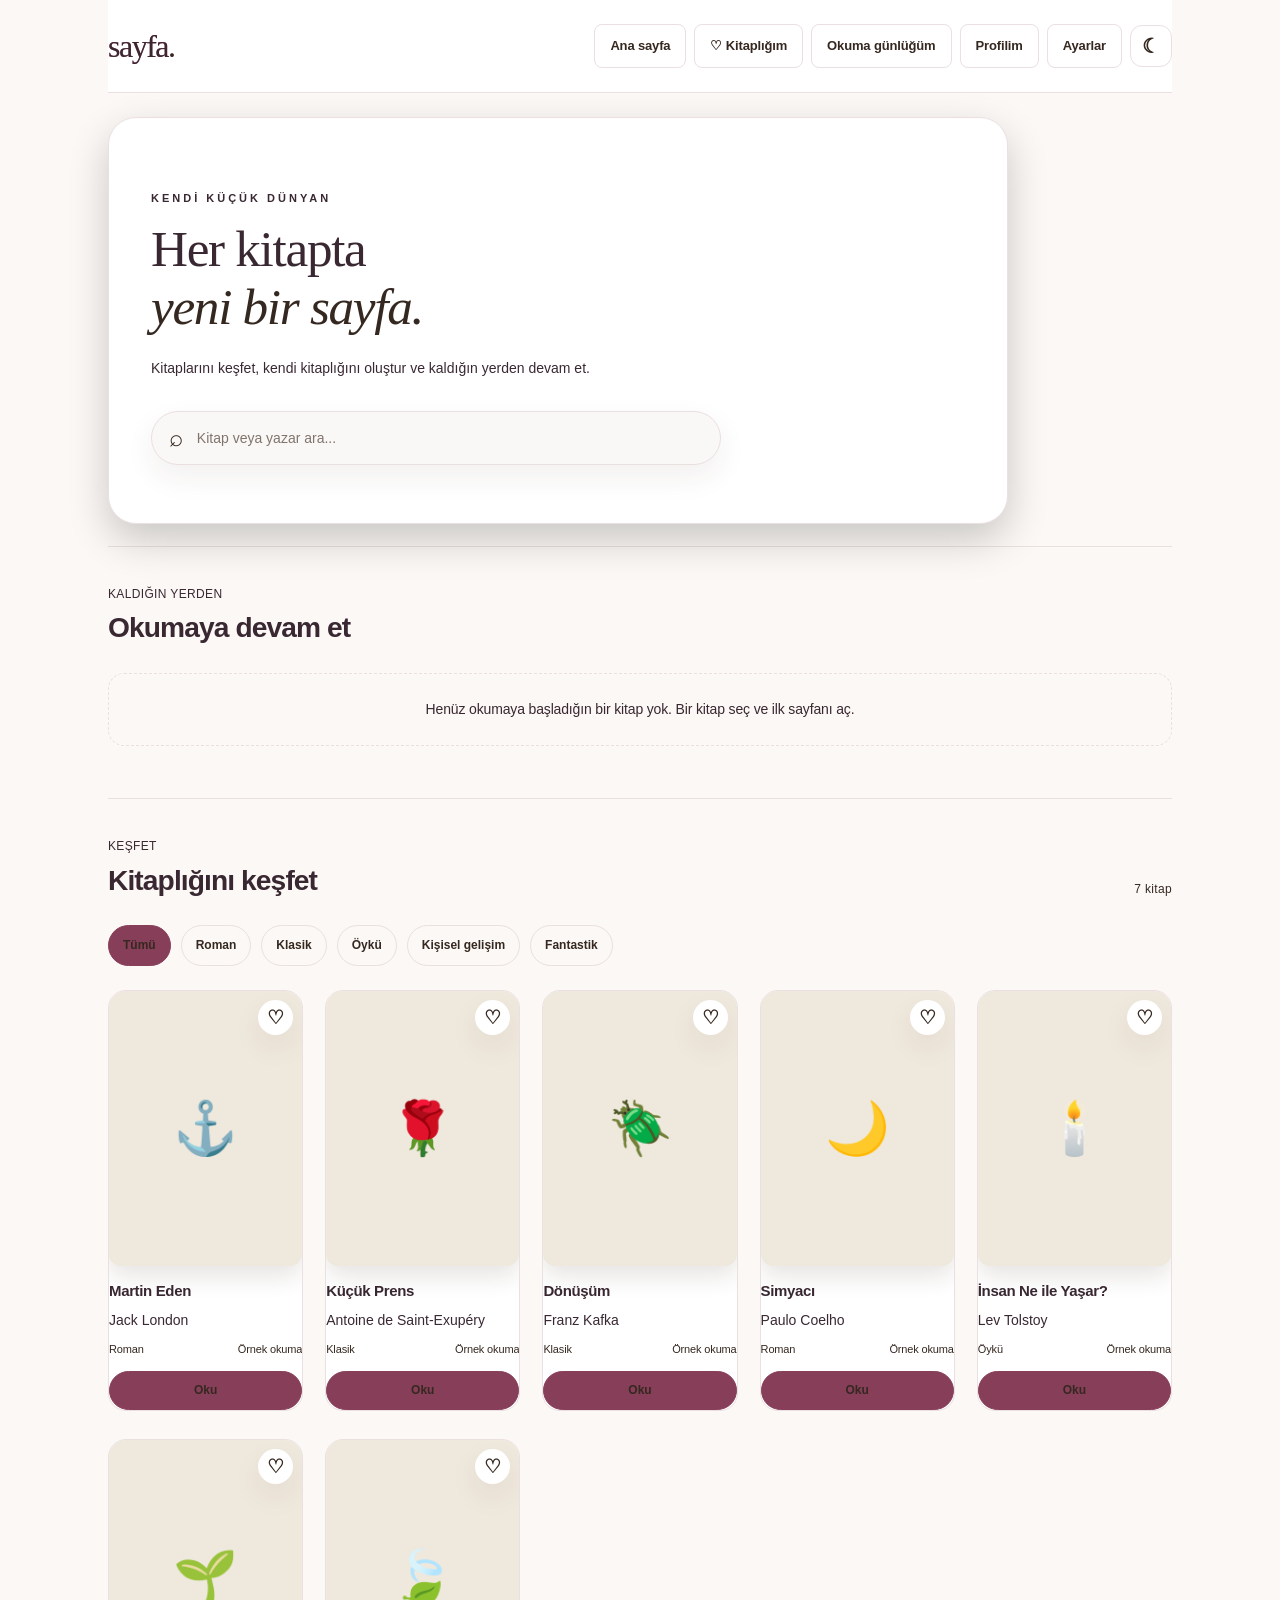
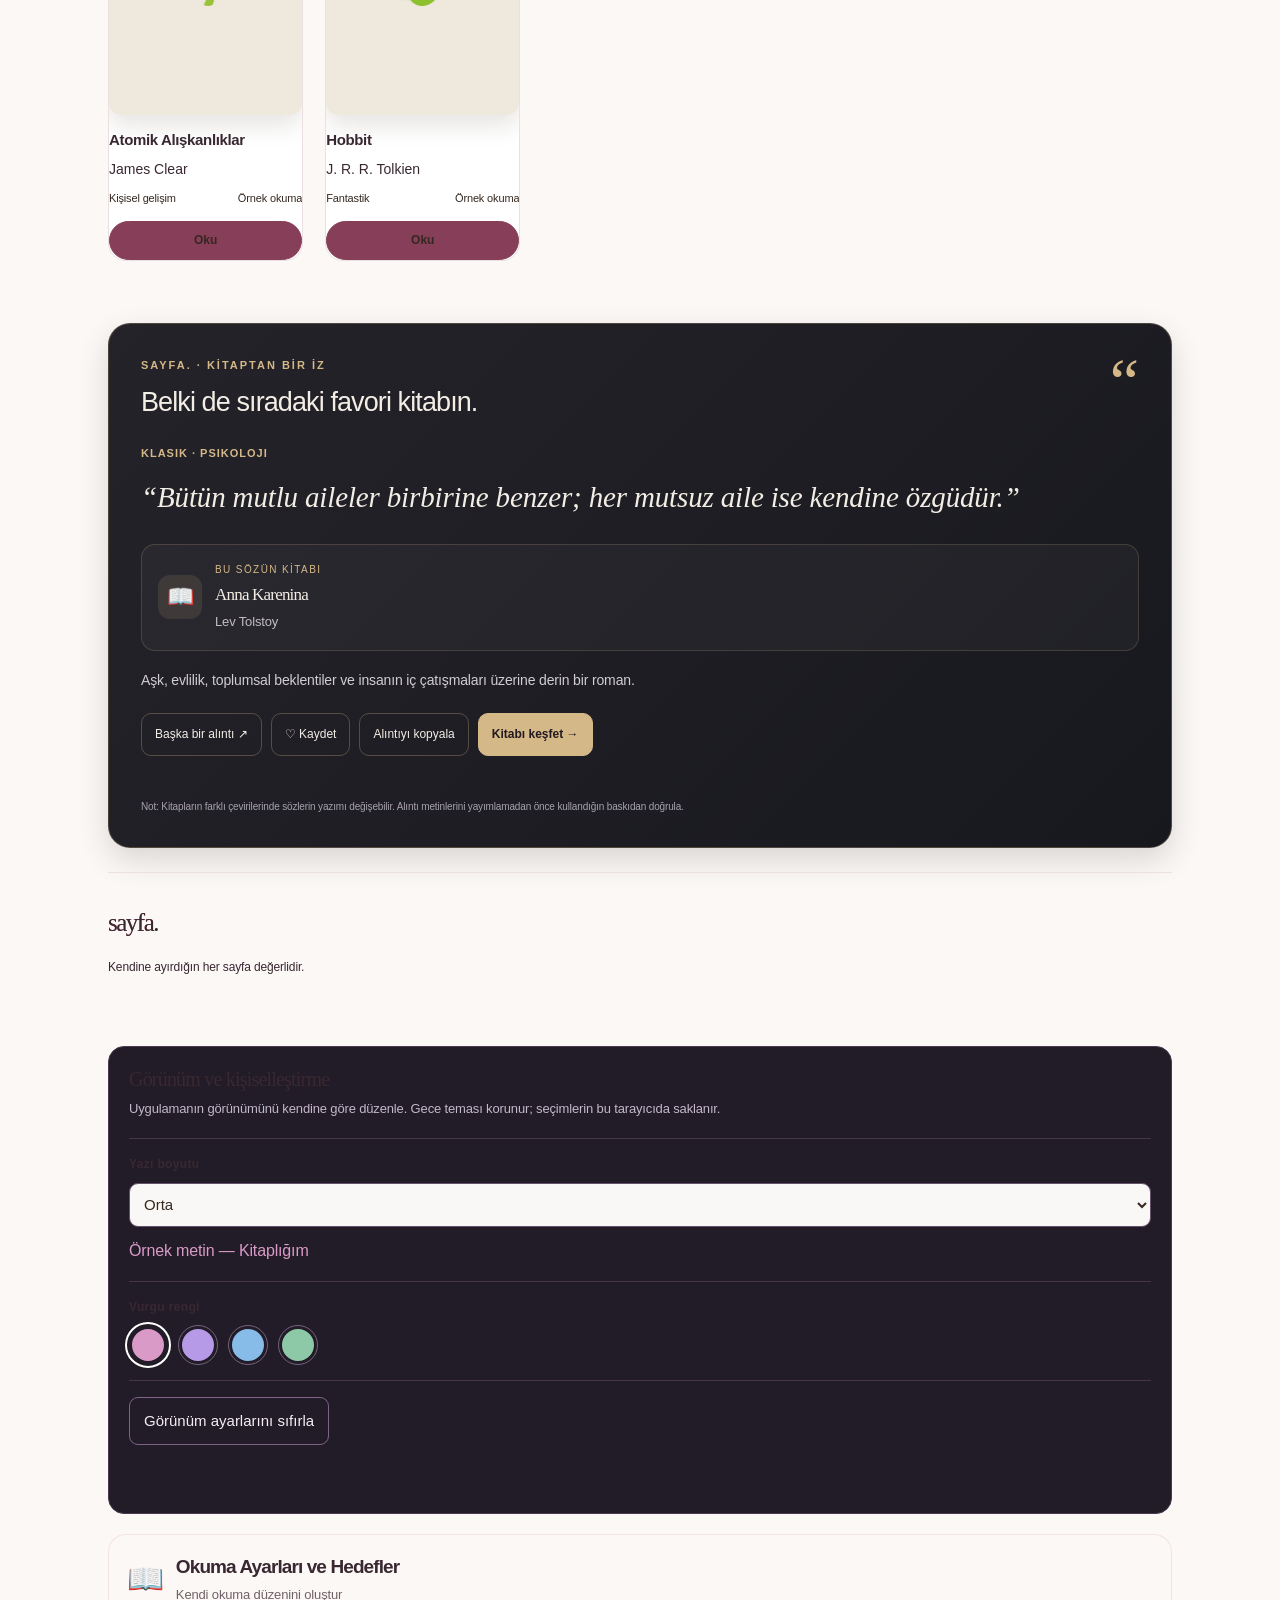
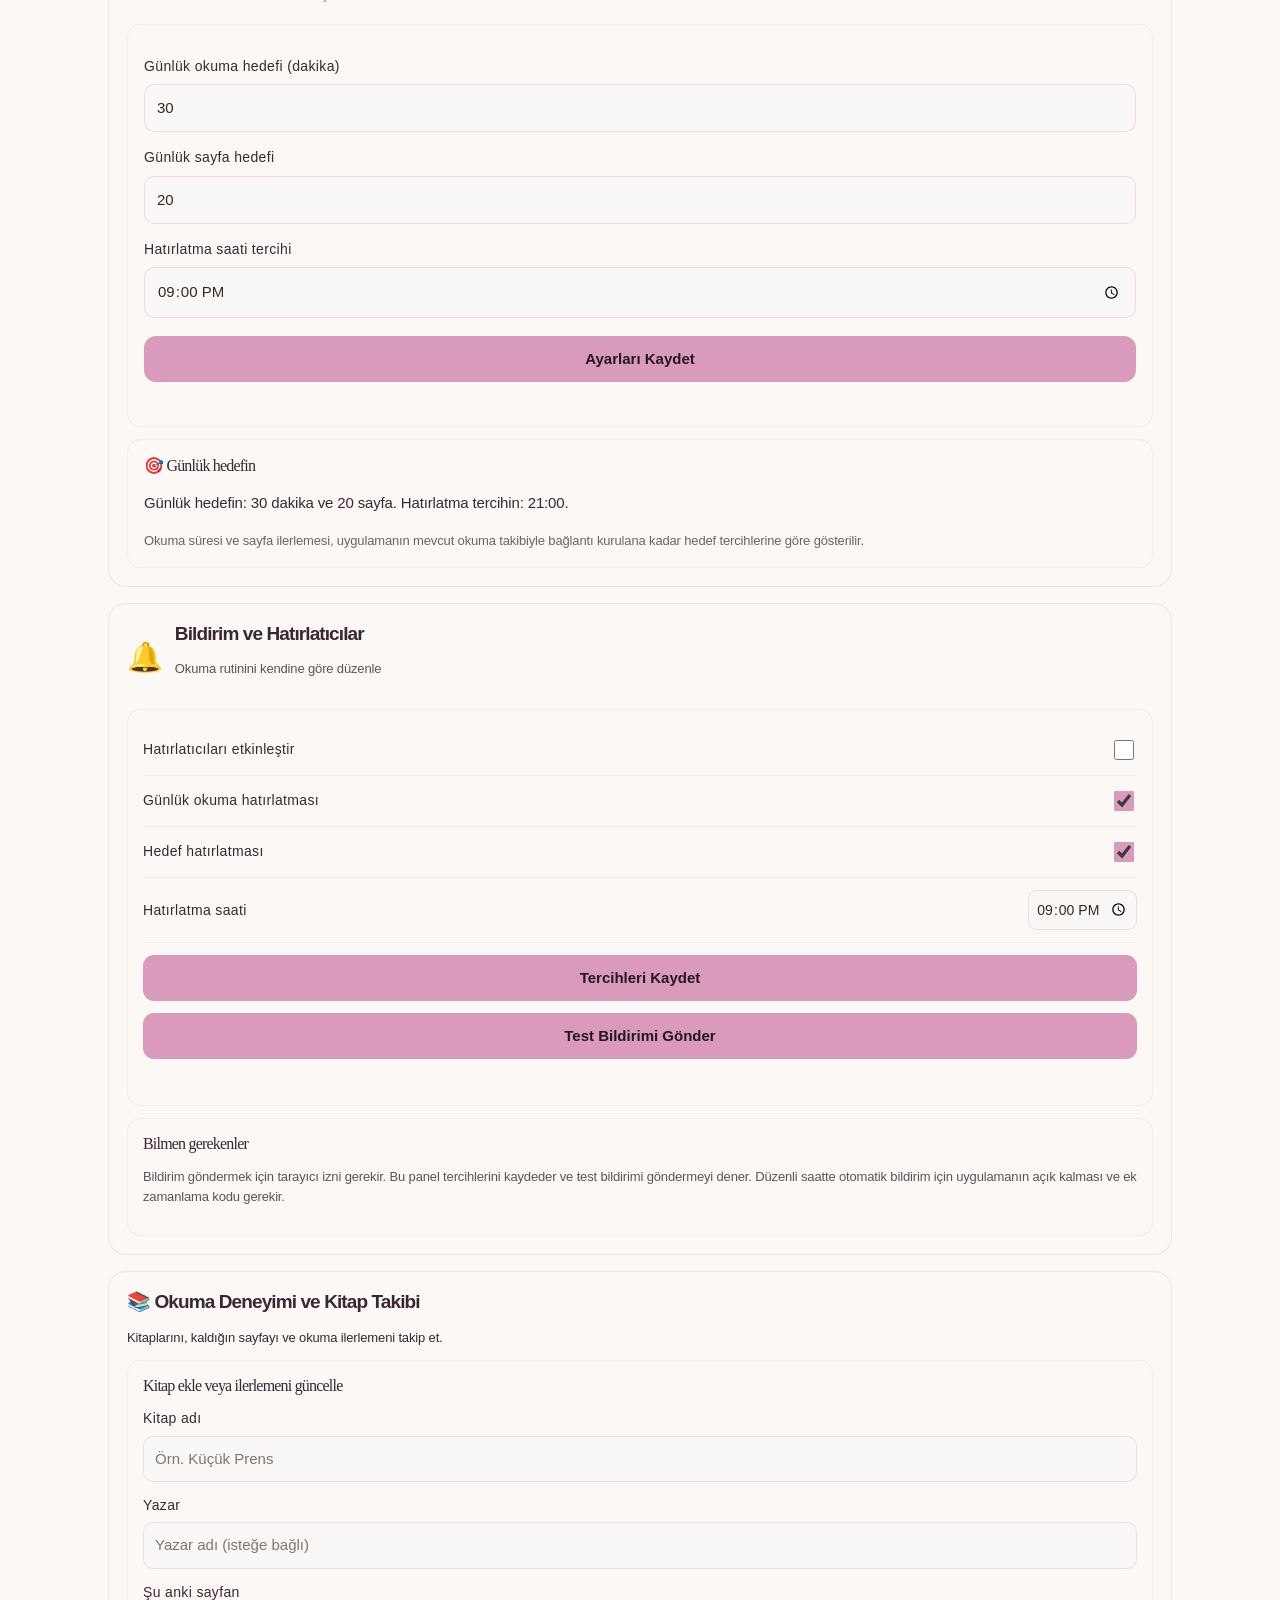
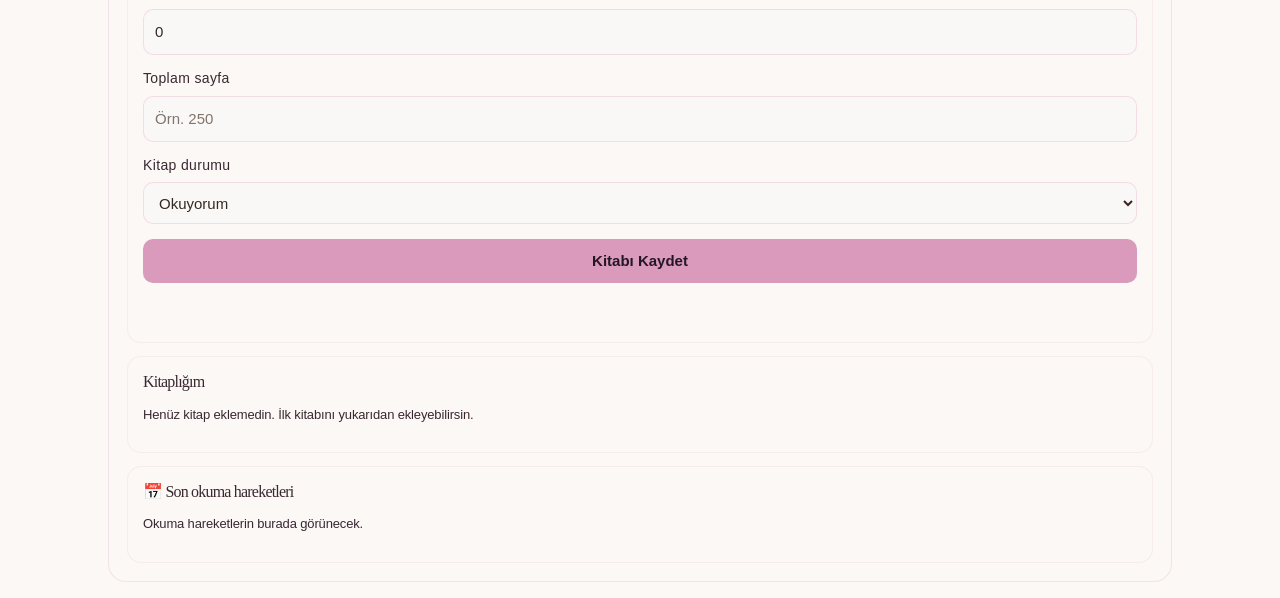
==== index(1).html @ 79b7ca57 "Add files via upload" ====
<!DOCTYPE html>
<html lang="en">

  <head>
    <meta charset="UTF-8">
    <title>Untitled</title>
    <link rel="stylesheet" href="./style.css">

  </head>
    
  <body>
  <div class="app">
  <header class="topbar">
    <a class="logo" href="#" onclick="showHome(); return false;">sayfa<span>.</span></a>
    
<div class="header-actions">
  <button id="homeTab" class="nav-btn" type="button">Ana sayfa</button>
  <button id="savedTab" class="nav-btn" type="button">♡ Kitaplığım</button>
  <button id="journalTab" class="nav-btn" type="button">Okuma günlüğüm</button>
  <button id="profileTab" class="nav-btn" type="button">Profilim</button>
  <button id="settingsTab" class="nav-btn" type="button">Ayarlar</button>
  <button id="themeToggle" class="icon-btn" type="button" aria-label="Tema değiştir">☾</button>
</div>

  </header>

  <main id="homeScreen">
    <section class="hero">
      <p class="eyebrow">KENDİ KÜÇÜK DÜNYAN</p>
      <h1>Her kitapta<br><span>yeni bir sayfa.</span></h1>
      <p class="hero-text">Kitaplarını keşfet, kendi kitaplığını oluştur ve kaldığın yerden devam et.</p>

      <div class="search-wrap">
        <span>⌕</span>
        <input id="searchInput" type="search" placeholder="Kitap veya yazar ara..." />
      </div>
    </section>

    <section id="continueSection" class="section">
      <div class="section-heading">
        <div>
          <p class="eyebrow">KALDIĞIN YERDEN</p>
          <h2>Okumaya devam et</h2>
        </div>
      </div>
      <div id="continueBooks" class="book-grid"></div>
      <p id="continueEmpty" class="empty-note">Henüz okumaya başladığın bir kitap yok. Bir kitap seç ve ilk sayfanı aç.</p>
    </section>

    <section id="addSection" class="section">
      <div class="section-heading">
        <div>
          <p class="eyebrow">SENİN KİTAPLIĞIN</p>
          <h2>Yeni kitap ekle</h2>
        </div>
      </div>

      <form id="addBookForm" class="add-form">
        <div class="form-row">
          <label>
            Kitap adı *
            <input id="bookTitle" name="title" required maxlength="120" placeholder="Örn. Küçük Prens" />
          </label>
          <label>
            Yazar *
            <input id="bookAuthor" name="author" required maxlength="100" placeholder="Yazarın adı" />
          </label>
        </div>

        <div class="form-row">
          <label>
            Tür
            <select id="bookCategory" name="category">
              <option value="Roman">Roman</option>
              <option value="Klasik">Klasik</option>
              <option value="Kişisel gelişim">Kişisel gelişim</option>
              <option value="Felsefe">Felsefe</option>
              <option value="Fantastik">Fantastik</option>
              <option value="Öykü">Öykü</option>
              <option value="Diğer">Diğer</option>
            </select>
          </label>
          <label>
            Kapak görseli bağlantısı (isteğe bağlı)
            <input id="bookCover" name="cover" type="url" placeholder="https://..." />
          </label>
        </div>

        <label class="file-label">
          Kitap dosyası (PDF veya EPUB)
          <input id="bookFile" name="file" type="file" accept=".pdf,.epub,application/pdf,application/epub+zip" />
          <span class="file-help">Dosya eklemezsen kitabı örnek okuma ekranıyla kullanabilirsin.</span>
        </label>

        <button class="primary-btn" type="submit">＋ Kitabımı ekle</button>
        <p id="formMessage" class="form-message" role="status"></p>
      </form>
    </section>

    <section class="section">
      <div class="section-heading">
        <div>
          <p class="eyebrow" id="catalogEyebrow">KEŞFET</p>
          <h2 id="catalogTitle">Kitaplığını keşfet</h2>
        </div>
        <span id="bookCount" class="count-label">0 kitap</span>
      </div>
      <div id="categories" class="category-list"></div>
      <div id="bookGrid" class="book-grid"></div>
      <p id="noResults" class="empty-note hidden">Bu aramaya uygun kitap bulamadım.</p>
    </section>
  </main>

  <section id="readerScreen" class="reader-screen hidden">
    <div class="reader-top">
      <button id="backHome" class="text-btn" type="button">← Kitaplığa dön</button>
      <button id="readerFavorite" class="icon-btn" type="button" aria-label="Favorilere ekle">♡</button>
    </div>

    <div class="reader-heading">
      <p id="readerAuthor" class="eyebrow"></p>
      <h1 id="readerTitle">Kitap adı</h1>
      <p id="readerStatus" class="reader-status">Okumaya hazırsın.</p>
    </div>

    <div id="sampleReader" class="sample-reader">
      <p class="eyebrow">OKUMA ALANI</p>
      <p id="sampleText">Kendi hikâyenin ilk sayfasına hoş geldin.</p>
    </div>

    <div id="pdfReader" class="pdf-reader hidden">
      <div class="pdf-toolbar">
        <button id="pdfPrev" class="reader-control" type="button">← Önceki</button>
        <span>Sayfa <strong id="pdfPageNumber">1</strong> / <strong id="pdfPageTotal">1</strong></span>
        <button id="pdfNext" class="reader-control" type="button">Sonraki →</button>
      </div>
      <div id="pdfCanvasWrap" class="pdf-canvas-wrap">
        <canvas id="pdfCanvas"></canvas>
      </div>
    </div>

    <div id="epubReader" class="epub-reader hidden">
      <div id="epubViewer"></div>
      <div class="epub-controls">
        <button id="epubPrev" class="reader-control" type="button">← Önceki</button>
        <button id="epubNext" class="reader-control" type="button">Sonraki →</button>
      </div>
    </div>

    <div id="sampleControls" class="sample-controls">
      <button id="samplePrev" class="reader-control" type="button">← Önceki sayfa</button>
      <span id="samplePageLabel">Sayfa 1</span>
      <button id="sampleNext" class="reader-control" type="button">Sonraki sayfa →</button>
    </div>

    <p class="reader-footnote">Okuma ilerlemen bu tarayıcıda otomatik kaydedilir.</p>
  </section>

  <footer class="footer">
    <a class="logo" href="#" onclick="showHome(); return false;">sayfa<span>.</span></a>
    <p>Kendine ayırdığın her sayfa değerlidir.</p>
  </footer>
</div>

<script src="https://cdnjs.cloudflare.com/ajax/libs/pdf.js/3.11.174/pdf.min.js"></script>
<script src="https://cdn.jsdelivr.net/npm/epubjs/dist/epub.min.js"></script>
    <script  src="./script.js"></script>

  </body>
  
</html>
---- style.css ----
:root {
  --bg: #f8f5ef;
  --surface: #fffdf9;
  --surface-alt: #efe8dd;
  --text: #342b26;
  --muted: #83766c;
  --accent: #9a6549;
  --accent-dark: #754831;
  --border: #e5dbcf;
  --shadow: 0 12px 30px rgba(66, 44, 30, .07);
}

body.dark {
  --bg: #211e1c;
  --surface: #2c2825;
  --surface-alt: #39322d;
  --text: #f4ece3;
  --muted: #b7a89b;
  --accent: #d5a17d;
  --accent-dark: #efc09c;
  --border: #494039;
  --shadow: 0 12px 30px rgba(0, 0, 0, .15);
}

* {
  box-sizing: border-box;
}

html {
  scroll-behavior: smooth;
}

body {
  margin: 0;
  background: var(--bg);
  color: var(--text);
  font-family: Inter, -apple-system, BlinkMacSystemFont, "Segoe UI", sans-serif;
  transition: background .2s, color .2s;
}

button, input, select {
  font: inherit;
}

button {
  cursor: pointer;
}

button:focus-visible, input:focus-visible, select:focus-visible {
  outline: 2px solid var(--accent);
  outline-offset: 3px;
}

.app {
  width: min(1120px, 100%);
  margin: 0 auto;
  padding: 0 28px;
}

.topbar {
  min-height: 82px;
  display: flex;
  justify-content: space-between;
  align-items: center;
  border-bottom: 1px solid var(--border);
}

.logo {
  color: var(--text);
  text-decoration: none;
  font-family: Georgia, serif;
  font-weight: 700;
  font-size: 31px;
  letter-spacing: -1.5px;
}

.logo span {
  color: var(--accent);
}

.header-actions {
  display: flex;
  align-items: center;
  gap: 10px;
}

.nav-btn, .icon-btn, .text-btn, .reader-control {
  border: 1px solid var(--border);
  color: var(--text);
  background: var(--surface);
  border-radius: 12px;
  padding: 10px 14px;
}

.icon-btn {
  width: 42px;
  height: 42px;
  padding: 0;
  font-size: 20px;
}

.hero {
  padding: 76px 0 46px;
  max-width: 720px;
}

.eyebrow {
  color: var(--accent);
  font-size: 11px;
  font-weight: 800;
  letter-spacing: 2px;
  margin: 0 0 12px;
}

.hero h1 {
  font-family: Georgia, "Times New Roman", serif;
  font-size: clamp(44px, 7vw, 76px);
  letter-spacing: -2.7px;
  line-height: 1.04;
  font-weight: 500;
  margin: 0;
}

.hero h1 span {
  color: var(--accent);
  font-style: italic;
}

.hero-text {
  max-width: 470px;
  color: var(--muted);
  line-height: 1.8;
  margin: 20px 0 26px;
}

.search-wrap {
  display: flex;
  align-items: center;
  gap: 12px;
  max-width: 540px;
  background: var(--surface);
  border: 1px solid var(--border);
  border-radius: 15px;
  padding: 0 17px;
  min-height: 54px;
  color: var(--accent);
  font-size: 24px;
}

.search-wrap input {
  width: 100%;
  background: transparent;
  border: 0;
  outline: none;
  color: var(--text);
  font-size: 14px;
}

.section {
  padding: 36px 0;
  border-top: 1px solid var(--border);
}

.section-heading {
  display: flex;
  justify-content: space-between;
  align-items: center;
  gap: 16px;
  margin-bottom: 22px;
}

.section-heading .eyebrow {
  margin-bottom: 6px;
}

h2 {
  font-family: Georgia, "Times New Roman", serif;
  font-weight: 500;
  font-size: clamp(25px, 4vw, 34px);
  margin: 0;
  letter-spacing: -.6px;
}

.count-label, .reader-status {
  color: var(--muted);
  font-size: 13px;
}

.add-form {
  padding: 24px;
  background: var(--surface);
  border: 1px solid var(--border);
  border-radius: 18px;
  display: grid;
  gap: 18px;
}

.form-row {
  display: grid;
  grid-template-columns: 1fr 1fr;
  gap: 16px;
}

.add-form label {
  display: grid;
  gap: 8px;
  color: var(--text);
  font-size: 13px;
  font-weight: 650;
}

.add-form input, .add-form select {
  width: 100%;
  min-width: 0;
  min-height: 45px;
  border: 1px solid var(--border);
  border-radius: 10px;
  background: var(--bg);
  color: var(--text);
  padding: 10px 12px;
}

.add-form input[type="file"] {
  padding: 8px;
}

.file-help {
  color: var(--muted);
  font-weight: 400;
  font-size: 12px;
}

.primary-btn {
  justify-self: start;
  border: 0;
  border-radius: 11px;
  background: var(--accent);
  color: #fff;
  font-weight: 700;
  padding: 13px 19px;
}

.primary-btn:hover {
  background: var(--accent-dark);
}

.form-message {
  color: var(--accent);
  font-size: 13px;
  margin: 0;
}

.category-list {
  display: flex;
  gap: 9px;
  flex-wrap: wrap;
  margin: 0 0 22px;
}

.category-chip {
  background: transparent;
  border: 1px solid var(--border);
  color: var(--muted);
  border-radius: 999px;
  padding: 9px 14px;
  font-size: 12px;
}

.category-chip.active {
  background: var(--accent);
  border-color: var(--accent);
  color: #fff;
}

.book-grid {
  display: grid;
  grid-template-columns: repeat(4, minmax(0, 1fr));
  gap: 22px 18px;
}

.book-card {
  min-width: 0;
  position: relative;
}

.book-cover {
  height: 230px;
  position: relative;
  overflow: hidden;
  border-radius: 13px;
  background: var(--surface-alt);
  box-shadow: var(--shadow);
  display: flex;
  align-items: center;
  justify-content: center;
  margin-bottom: 13px;
}

.book-cover img {
  width: 100%;
  height: 100%;
  object-fit: cover;
  display: block;
}

.cover-emoji {
  font-size: 52px;
}

.book-info h3 {
  font-family: Georgia, "Times New Roman", serif;
  font-size: 17px;
  line-height: 1.35;
  font-weight: 600;
  margin: 0 0 5px;
  overflow-wrap: anywhere;
}

.book-author {
  color: var(--muted);
  font-size: 12px;
  margin: 0 0 8px;
}

.book-meta {
  display: flex;
  justify-content: space-between;
  align-items: center;
  gap: 8px;
  color: var(--muted);
  font-size: 11px;
}

.book-actions {
  display: flex;
  gap: 7px;
  margin-top: 12px;
}

.small-btn {
  border: 1px solid var(--border);
  border-radius: 9px;
  background: var(--surface);
  color: var(--text);
  padding: 8px 10px;
  font-size: 12px;
}

.small-btn.read-btn {
  flex: 1;
  background: var(--accent);
  border-color: var(--accent);
  color: #fff;
}

.small-btn.delete-btn {
  color: #b34b43;
}

.favorite-btn {
  position: absolute;
  right: 9px;
  top: 9px;
  z-index: 1;
  border: 0;
  border-radius: 50%;
  background: var(--surface);
  color: var(--accent);
  width: 35px;
  height: 35px;
  font-size: 19px;
  box-shadow: var(--shadow);
}

.progress-track {
  height: 4px;
  background: var(--border);
  border-radius: 20px;
  overflow: hidden;
  margin-top: 10px;
}

.progress-fill {
  height: 100%;
  background: var(--accent);
  border-radius: inherit;
}

.empty-note {
  padding: 24px 0;
  color: var(--muted);
  font-size: 14px;
  line-height: 1.7;
}

.hidden {
  display: none !important;
}

.reader-screen {
  min-height: 65vh;
  padding: 26px 0 70px;
}

.reader-top {
  display: flex;
  justify-content: space-between;
  align-items: center;
}

.text-btn {
  font-size: 13px;
}

.reader-heading {
  text-align: center;
  padding: 45px 0 25px;
}

.reader-heading h1 {
  font-family: Georgia, "Times New Roman", serif;
  font-size: clamp(30px, 5vw, 48px);
  font-weight: 500;
  margin: 0 0 10px;
}

.sample-reader {
  max-width: 720px;
  min-height: 260px;
  margin: 0 auto;
  background: var(--surface);
  border: 1px solid var(--border);
  border-radius: 18px;
  padding: clamp(24px, 5vw, 52px);
  box-shadow: var(--shadow);
}

.sample-reader #sampleText {
  font-family: Georgia, "Times New Roman", serif;
  font-size: 19px;
  line-height: 2;
  white-space: pre-line;
}

.sample-controls, .pdf-toolbar, .epub-controls {
  display: flex;
  align-items: center;
  justify-content: center;
  gap: 14px;
  flex-wrap: wrap;
  margin: 22px auto;
}

.reader-control {
  font-size: 13px;
}

.reader-footnote {
  text-align: center;
  color: var(--muted);
  font-size: 12px;
  margin-top: 24px;
}

.pdf-reader, .epub-reader {
  max-width: 850px;
  margin: 0 auto;
}

.pdf-canvas-wrap {
  max-width: 100%;
  overflow: auto;
  padding: 18px;
  border-radius: 14px;
  border: 1px solid var(--border);
  background: var(--surface);
  text-align: center;
}

#pdfCanvas {
  max-width: 100%;
  height: auto;
}

#epubViewer {
  height: 68vh;
  min-height: 400px;
  background: var(--surface);
  border: 1px solid var(--border);
  border-radius: 14px;
  overflow: hidden;
}

.footer {
  border-top: 1px solid var(--border);
  padding: 28px 0 36px;
  margin-top: 20px;
}

.footer .logo {
  font-size: 25px;
}

.footer p {
  color: var(--muted);
  font-size: 12px;
}

@media (max-width: 850px) {
  .book-grid {
    grid-template-columns: repeat(3, minmax(0, 1fr));
  }

  .book-cover {
    height: 210px;
  }
}

@media (max-width: 600px) {
  .app {
    padding: 0 17px;
  }

  .topbar {
    min-height: 70px;
  }

  .logo {
    font-size: 28px;
  }

  .nav-btn {
    padding: 9px 11px;
    font-size: 12px;
  }

  .hero {
    padding: 54px 0 32px;
  }

  .hero h1 {
    letter-spacing: -1.6px;
  }

  .section {
    padding: 28px 0;
  }

  .book-grid {
    grid-template-columns: repeat(2, minmax(0, 1fr));
    gap: 20px 13px;
  }

  .book-cover {
    height: 220px;
  }

  .form-row {
    grid-template-columns: 1fr;
  }

  .add-form {
    padding: 17px;
  }

  .sample-controls {
    gap: 8px;
  }

  .reader-control {
    padding: 9px 10px;
  }
}

@media (max-width: 370px) {
  .book-cover {
    height: 185px;
  }

  .book-actions {
    flex-wrap: wrap;
  }
}

/* SAYFA. — Yeni özellikler */

.feature-panel {
  padding: 30px;
  margin: 18px 0 36px;
  background: var(--surface);
  border: 1px solid var(--border);
  border-radius: 20px;
  box-shadow: var(--shadow);
}

.feature-panel h2,
.feature-panel h3 {
  font-family: Georgia, "Times New Roman", serif;
  font-weight: 500;
}

.feature-panel h3 {
  margin: 0 0 14px;
  font-size: 23px;
}

.feature-grid {
  display: grid;
  grid-template-columns: repeat(4, minmax(0, 1fr));
  gap: 14px;
  margin: 22px 0;
}

.feature-stat {
  padding: 18px;
  border-radius: 14px;
  background: var(--surface-alt);
  min-width: 0;
}

.feature-stat strong {
  display: block;
  font-family: Georgia, serif;
  font-size: clamp(23px, 3vw, 34px);
  overflow-wrap: anywhere;
}

.feature-stat span {
  display: block;
  color: var(--muted);
  font-size: 12px;
  margin-top: 7px;
}

.feature-panel label {
  display: grid;
  gap: 8px;
  font-size: 13px;
  font-weight: 650;
  margin-bottom: 16px;
}

.feature-panel input:not([type="file"]),
.feature-panel select,
.feature-panel textarea {
  width: 100%;
  min-height: 44px;
  padding: 11px 12px;
  border: 1px solid var(--border);
  border-radius: 10px;
  background: var(--bg);
  color: var(--text);
  font: inherit;
}

.feature-panel textarea {
  min-height: 110px;
  resize: vertical;
  line-height: 1.7;
}

.feature-actions {
  display: flex;
  flex-wrap: wrap;
  gap: 10px;
  margin-top: 16px;
}

.feature-message {
  min-height: 20px;
  color: var(--accent);
  font-size: 13px;
}

.star-rating {
  display: flex;
  flex-wrap: wrap;
  gap: 7px;
}

.star-btn {
  border: 1px solid var(--border);
  border-radius: 10px;
  background: var(--bg);
  color: var(--muted);
  min-width: 43px;
  min-height: 43px;
  font-size: 23px;
}

.star-btn.active {
  color: #bd8644;
  background: var(--surface-alt);
  border-color: #bd8644;
}

.goal-row {
  display: flex;
  align-items: center;
  justify-content: space-between;
  gap: 15px;
  flex-wrap: wrap;
}

.goal-row label {
  flex: 1;
  min-width: 150px;
}

.goal-track {
  height: 10px;
  width: 100%;
  background: var(--border);
  border-radius: 20px;
  overflow: hidden;
  margin: 14px 0 8px;
}

.goal-fill {
  height: 100%;
  width: 0;
  background: var(--accent);
  border-radius: inherit;
  transition: width .25s ease;
}

.feature-divider {
  border: 0;
  border-top: 1px solid var(--border);
  margin: 28px 0;
}

.feature-small {
  color: var(--muted);
  font-size: 12px;
  line-height: 1.7;
}

@media (max-width: 700px) {
  .feature-panel {
    padding: 19px;
  }

  .feature-grid {
    grid-template-columns: repeat(2, minmax(0, 1fr));
  }
}

/* =====================================
   SAYFA. — YENİ MASAÜSTÜ TASARIMI
   ===================================== */

.topbar {
  gap: 24px;
  flex-wrap: wrap;
  padding: 18px 0;
}

.header-actions {
  display: flex;
  align-items: center;
  justify-content: flex-end;
  gap: 8px;
  flex-wrap: wrap;
}

.nav-btn {
  border-radius: 999px;
  transition: background .2s ease, transform .2s ease;
}

.nav-btn:hover,
.icon-btn:hover {
  transform: translateY(-2px);
}

.hero {
  padding: 82px 0 58px;
  max-width: 900px;
}

.hero h1 {
  font-size: clamp(44px, 6vw, 76px);
  line-height: 1.08;
  letter-spacing: -2.5px;
}

.hero-text {
  max-width: 560px;
  line-height: 1.8;
}

.search-wrap {
  max-width: 570px;
  margin-top: 30px;
  border-radius: 999px;
  box-shadow: var(--shadow);
}

.section {
  padding: 38px 0;
}

.section-heading {
  margin-bottom: 26px;
}

.section-heading h2 {
  font-size: clamp(25px, 3vw, 36px);
  letter-spacing: -.7px;
}

.book-grid {
  grid-template-columns: repeat(5, minmax(0, 1fr));
  gap: 28px 22px;
}

.book-card {
  min-width: 0;
  transition: transform .22s ease;
}

.book-card:hover {
  transform: translateY(-5px);
}

.book-cover {
  height: 275px;
  border-radius: 12px;
  overflow: hidden;
  box-shadow: 0 10px 25px rgba(50, 35, 20, .12);
}

.book-card h3 {
  margin-top: 14px;
  line-height: 1.45;
}

.feature-panel {
  margin-top: 30px;
  padding: 34px;
  border-radius: 22px;
}

.primary-btn,
.reader-control {
  transition: transform .2s ease, opacity .2s ease;
}

.primary-btn:hover,
.reader-control:hover {
  transform: translateY(-1px);
}

@media (max-width: 1050px) {
  .book-grid {
    grid-template-columns: repeat(4, minmax(0, 1fr));
  }

  .book-cover {
    height: 245px;
  }

  .header-actions {
    justify-content: flex-start;
  }
}

@media (max-width: 750px) {
  .book-grid {
    grid-template-columns: repeat(3, minmax(0, 1fr));
    gap: 22px 15px;
  }

  .book-cover {
    height: 220px;
  }

  .hero {
    padding-top: 55px;
  }
}

/* SAYFA. — MENÜ VE KİTAP KARTI DETAYLARI */

.header-actions .nav-btn {
  border: 1px solid var(--border);
  padding: 10px 15px;
  font-weight: 600;
}

.header-actions .nav-btn:focus-visible,
.header-actions .icon-btn:focus-visible {
  outline: 2px solid var(--accent);
  outline-offset: 3px;
}

.book-card {
  position: relative;
}

.book-cover {
  position: relative;
  transition: transform .25s ease, box-shadow .25s ease;
}

.book-card:hover .book-cover {
  transform: translateY(-3px);
  box-shadow: 0 15px 30px rgba(50, 35, 20, .18);
}

.book-actions {
  display: flex;
  flex-wrap: wrap;
  gap: 8px;
  margin-top: 12px;
}

.book-actions button {
  border-radius: 999px;
}

.category-list {
  display: flex;
  flex-wrap: wrap;
  gap: 10px;
  margin-bottom: 24px;
}

.category-list button {
  border-radius: 999px;
}

#profilePanel,
#settingsPanel,
#readingJournalPanel {
  max-width: 100%;
}

#profilePanel h2,
#settingsPanel h2,
#readingJournalPanel h2 {
  font-size: clamp(28px, 4vw, 40px);
  margin-bottom: 12px;
}

#settingsBackupArea {
  margin-top: 16px;
}

#settingsBackupArea > * {
  max-width: 100%;
}

@media (prefers-reduced-motion: reduce) {
  .book-card,
  .book-cover,
  .nav-btn,
  .icon-btn,
  .primary-btn,
  .reader-control {
    transition: none !important;
  }
}

/* SAYFA. — KARŞILAMA VE KEŞİF ALANI */

.hero {
  position: relative;
  isolation: isolate;
  padding: 72px 42px 58px;
  margin-top: 24px;
  margin-bottom: 22px;
  border-radius: 28px;
  background:
    radial-gradient(
      circle at 90% 15%,
      rgba(190, 151, 104, .18),
      transparent 35%
    ),
    linear-gradient(
      135deg,
      var(--surface),
      var(--bg)
    );
  border: 1px solid var(--border);
}

.hero .eyebrow {
  letter-spacing: 2.2px;
}

.hero h1 {
  max-width: 760px;
}

.hero-text {
  font-size: 16px;
}

.search-wrap {
  background: var(--bg);
  border: 1px solid var(--border);
}

.section-heading {
  display: flex;
  align-items: flex-end;
  justify-content: space-between;
  gap: 20px;
}

.count-label {
  color: var(--muted);
  font-size: 13px;
  white-space: nowrap;
}

.empty-note {
  padding: 24px;
  border: 1px dashed var(--border);
  border-radius: 16px;
  text-align: center;
  line-height: 1.7;
}

@media (max-width: 600px) {
  .hero {
    padding: 38px 22px;
    border-radius: 20px;
  }

  .section-heading {
    align-items: flex-start;
  }
}

/* SAYFA. — KİTAP KARTLARI */

.book-grid {
  gap: 28px 22px;
}

.book-card {
  overflow: hidden;
  border: 1px solid var(--border);
  border-radius: 18px;
  background: var(--surface);
  transition:
    transform 0.25s ease,
    box-shadow 0.25s ease;
}

.book-card:hover {
  transform: translateY(-5px);
  box-shadow: 0 14px 30px rgba(70, 48, 30, 0.10);
}

.book-cover {
  overflow: hidden;
  border-radius: 12px;
}

.book-card h3 {
  margin-top: 14px;
  line-height: 1.45;
  font-size: 16px;
}

.book-card p {
  line-height: 1.6;
}

@media (prefers-reduced-motion: reduce) {
  .book-card {
    transition: none;
  }

  .book-card:hover {
    transform: none;
  }
}

/* SAYFA. — KOYU VE LÜKS TASARIM */

:root {
  --bg: #151412;
  --surface: #211e1a;
  --border: #3b332b;
  --text: #f3eadc;
  --muted: #b5a797;
  --accent: #c5a36b;
}

body {
  background: var(--bg);
  color: var(--text);
}

.topbar {
  background: rgba(21, 20, 18, 0.96);
  border-bottom: 1px solid var(--border);
}

.nav-btn {
  color: var(--muted);
  border-radius: 10px;
  transition: background 0.2s ease, color 0.2s ease;
}

.nav-btn:hover,
.nav-btn.active {
  background: #30271e;
  color: var(--accent);
}

.hero {
  background:
    radial-gradient(
      circle at 90% 10%,
      rgba(197, 163, 107, 0.12),
      transparent 38%
    ),
    linear-gradient(135deg, #211e1a, #181614);
  border: 1px solid var(--border);
}

.hero h1,
.section h2,
.section-heading h2 {
  color: var(--text);
}

.search-wrap {
  background: #171512;
  border-color: var(--border);
}

input,
textarea,
select {
  background-color: #211e1a;
  color: var(--text);
  border-color: var(--border);
}

.book-card,
.feature-panel,
#profilePanel,
#settingsPanel {
  background: var(--surface);
  color: var(--text);
  border-color: var(--border);
}

.book-card:hover {
  border-color: rgba(197, 163, 107, 0.6);
  box-shadow: 0 12px 28px rgba(0, 0, 0, 0.25);
}

button.primary-btn,
.primary-btn {
  background: var(--accent);
  color: #19140e;
  border-color: var(--accent);
}

button.primary-btn:hover,
.primary-btn:hover {
  background: #d6b982;
}

footer {
  border-color: var(--border);
  color: var(--muted);
}

/* SAYFA. — MODERN EDITORIAL TYPOGRAPHY */

@import url('https://fonts.googleapis.com/css2?family=DM+Sans:wght@400;500;600;700&family=Playfair+Display:wght@400;500;600&display=swap');

body,
button,
input,
textarea,
select {
  font-family: 'DM Sans', sans-serif;
  letter-spacing: -0.2px;
  -webkit-font-smoothing: antialiased;
}

body {
  font-size: 14px;
  line-height: 1.7;
}

h1,
h2,
h3,
h4,
.hero h1,
.section h2,
.section-heading h2 {
  font-family: 'Playfair Display', Georgia, serif;
  font-weight: 500;
  letter-spacing: -0.8px;
  line-height: 1.2;
}

.hero h1 {
  font-size: clamp(38px, 4vw, 58px);
  max-width: 700px;
}

.hero .eyebrow {
  font-family: 'DM Sans', sans-serif;
  font-size: 11px;
  font-weight: 600;
  letter-spacing: 3px;
  text-transform: uppercase;
}

.section-heading h2,
.section h2 {
  font-size: 29px;
}

.book-card h3 {
  font-family: 'DM Sans', sans-serif;
  font-size: 14px;
  font-weight: 600;
  letter-spacing: -0.3px;
  line-height: 1.5;
}

.book-card p {
  font-size: 12px;
  color: var(--muted);
  line-height: 1.7;
}

.nav-btn,
button,
.primary-btn {
  font-family: 'DM Sans', sans-serif;
  font-size: 12px;
  font-weight: 500;
  letter-spacing: 0.1px;
}

input,
textarea,
select {
  font-size: 13px;
  letter-spacing: 0;
}

::selection {
  background: #c5a36b;
  color: #171512;
}

/* SAYFA. — PREMIUM NAVIGATION */

.topbar {
  padding: 18px 0;
  background: rgba(21, 20, 18, 0.94);
  border-bottom: 1px solid rgba(197, 163, 107, 0.16);
  backdrop-filter: blur(18px);
}

.header-actions {
  display: flex;
  align-items: center;
  gap: 8px;
}

.nav-btn {
  position: relative;
  padding: 10px 14px;
  border: 1px solid transparent;
  border-radius: 8px;
  color: #b5a797;
  background: transparent;
  font-size: 12px;
  font-weight: 500;
  letter-spacing: 0.2px;
  transition: all 0.2s ease;
}

.nav-btn:hover {
  color: #f3eadc;
  background: rgba(197, 163, 107, 0.07);
}

.nav-btn.active {
  color: #d5b77f;
  background: rgba(197, 163, 107, 0.08);
  border-color: rgba(197, 163, 107, 0.2);
}

.logo {
  color: #f3eadc;
  font-family: 'Playfair Display', Georgia, serif;
  font-size: 32px;
  font-weight: 500;
  letter-spacing: -1.5px;
}

@media (max-width: 760px) {
  .header-actions {
    flex-wrap: wrap;
    gap: 5px;
  }

  .nav-btn {
    padding: 8px 10px;
    font-size: 11px;
  }
}

/* SAYFA. — METALLIC BURGUNDY */

:root {
  --bg: #100e10;
  --surface: #1c171a;
  --border: #493039;
  --text: #f5edf0;
  --muted: #b9a5ac;
  --accent: #a52d50;
}

/* Genel arka plan */
body {
  background: #100e10;
  color: #f5edf0;
}

/* Üst menü */
.topbar {
  background: rgba(16, 14, 16, 0.96);
  border-bottom: 1px solid #493039;
}

.nav-btn {
  color: #b9a5ac;
}

.nav-btn:hover,
.nav-btn.active {
  color: #f0a4ba;
  background: linear-gradient(
    120deg,
    rgba(105, 25, 51, 0.35),
    rgba(165, 45, 80, 0.10),
    rgba(75, 20, 40, 0.25)
  );
  border-color: rgba(220, 115, 149, 0.35);
}

/* Metalik bordo logo */
.logo {
  background: linear-gradient(
    115deg,
    #f8dbe4 0%,
    #bd5878 22%,
    #f5b4c8 42%,
    #8f1f43 62%,
    #e99ab3 82%,
    #f8dbe4 100%
  );
  -webkit-background-clip: text;
  background-clip: text;
  color: transparent;
}

/* Karşılama alanı */
.hero {
  background:
    radial-gradient(
      ellipse at 88% 8%,
      rgba(190, 58, 97, 0.20),
      transparent 38%
    ),
    linear-gradient(
      125deg,
      #21171c 0%,
      #2a1820 34%,
      #131012 70%,
      #24151c 100%
    );
  border: 1px solid #59303e;
  box-shadow:
    inset 0 1px 0 rgba(255, 220, 232, 0.07),
    0 16px 40px rgba(0, 0, 0, 0.2);
}

.hero h1,
.section h2,
.section-heading h2 {
  color: #f5edf0;
}

/* Metalik geçişli butonlar */
.primary-btn,
button.primary-btn {
  background: linear-gradient(
    120deg,
    #68172f 0%,
    #a52d50 20%,
    #ed9bb5 42%,
    #b53b61 56%,
    #7e1d3c 78%,
    #4b1026 100%
  );
  color: #fff7fa;
  border: 1px solid rgba(245, 180, 200, 0.55);
  box-shadow:
    inset 0 1px 1px rgba(255, 255, 255, 0.24),
    0 4px 18px rgba(165, 45, 80, 0.16);
  transition: all 0.25s ease;
}

.primary-btn:hover,
button.primary-btn:hover {
  filter: brightness(1.13);
  box-shadow: 0 6px 24px rgba(190, 58, 97, 0.28);
  transform: translateY(-1px);
}

/* Kitap kartları ve paneller */
.book-card,
.feature-panel,
#profilePanel,
#settingsPanel {
  background: #1c171a;
  color: #f5edf0;
  border-color: #493039;
}

.book-card {
  transition:
    border-color 0.25s ease,
    box-shadow 0.25s ease,
    transform 0.25s ease;
}

.book-card:hover {
  border-color: #bd5878;
  box-shadow: 0 12px 30px rgba(0, 0, 0, 0.3);
  transform: translateY(-4px);
}

/* Arama ve giriş alanları */
.search-wrap,
input,
textarea,
select {
  background-color: #171216;
  color: #f5edf0;
  border-color: #493039;
}

.search-wrap:focus-within {
  border-color: #bd5878;
  box-shadow: 0 0 0 3px rgba(189, 88, 120, 0.12);
}

input::placeholder,
textarea::placeholder {
  color: #a58e97;
}

/* Seçili metin ve bağlantılar */
::selection {
  background: #a52d50;
  color: #ffffff;
}

a {
  color: #ed9bb5;
}

footer {
  color: #b9a5ac;
  border-color: #493039;
}

@media (prefers-reduced-motion: reduce) {
  .primary-btn,
  button.primary-btn,
  .book-card {
    transition: none;
  }

  .primary-btn:hover,
  button.primary-btn:hover,
  .book-card:hover {
    transform: none;
  }
}

/* SAYFA. — PREMIUM TYPOGRAPHY */

@import url('https://fonts.googleapis.com/css2?family=DM+Sans:wght@400;500;600;700&family=Manrope:wght@400;500;600;700;800&family=Playfair+Display:wght@400;500;600&display=swap');

/* Genel metinler */
body,
button,
input,
textarea,
select {
  font-family: 'DM Sans', sans-serif;
  -webkit-font-smoothing: antialiased;
  -moz-osx-font-smoothing: grayscale;
  text-rendering: optimizeLegibility;
}

body {
  font-size: 15px;
  line-height: 1.75;
  letter-spacing: -0.15px;
}

/* Ana başlıklar */
.hero h1 {
  font-family: 'Playfair Display', Georgia, serif;
  font-size: clamp(40px, 4vw, 60px);
  font-weight: 500;
  line-height: 1.14;
  letter-spacing: -1.3px;
}

/* Bölüm başlıkları */
h2,
.section h2,
.section-heading h2 {
  font-family: 'Manrope', sans-serif;
  font-size: clamp(23px, 2.2vw, 30px);
  font-weight: 700;
  line-height: 1.3;
  letter-spacing: -0.9px;
}

/* Kitap adları */
.book-card h3 {
  font-family: 'Manrope', sans-serif;
  font-size: 15px;
  font-weight: 700;
  line-height: 1.5;
  letter-spacing: -0.35px;
}

/* Açıklamalar ve yazar isimleri */
.book-card p,
.hero-text {
  font-family: 'DM Sans', sans-serif;
  font-size: 14px;
  font-weight: 400;
  line-height: 1.75;
  letter-spacing: 0;
}

/* Üst menü */
.nav-btn {
  font-family: 'Manrope', sans-serif;
  font-size: 13px;
  font-weight: 600;
  letter-spacing: -0.15px;
}

/* Küçük açıklamalar ve etiketler */
.eyebrow,
.count-label,
label,
.caption {
  font-family: 'DM Sans', sans-serif;
  font-size: 12px;
  font-weight: 500;
  line-height: 1.6;
  letter-spacing: 0.35px;
}

/* Butonlar */
button,
.primary-btn {
  font-family: 'Manrope', sans-serif;
  font-size: 13px;
  font-weight: 700;
  letter-spacing: 0;
}

/* Form yazıları */
input,
textarea,
select {
  font-family: 'DM Sans', sans-serif;
  font-size: 14px;
  line-height: 1.6;
}

/* Mobilde okunabilirlik */
@media (max-width: 600px) {
  .hero h1 {
    font-size: 36px;
    letter-spacing: -0.8px;
  }

  .section h2,
  .section-heading h2 {
    font-size: 23px;
  }

  .book-card h3 {
    font-size: 14px;
  }
}

/* SADECE GÜNDÜZ TEMASI */
body:not(.dark-mode):not(.dark):not([data-theme="dark"]) {
  --bg: #ffffff;
  --surface: #ffffff;
  --border: #e8e3df;
  --text: #352b27;
  --muted: #81746d;
  --accent: #795548;
  --page-bg: #ffffff;
  --panel-bg: #ffffff;
  --field-bg: #faf8f6;
  --heading: #352b27;

  background: #ffffff !important;
  color: #352b27;
}

body:not(.dark-mode):not(.dark):not([data-theme="dark"]) .topbar,
body:not(.dark-mode):not(.dark):not([data-theme="dark"]) .hero,
body:not(.dark-mode):not(.dark):not([data-theme="dark"]) .book-card,
body:not(.dark-mode):not(.dark):not([data-theme="dark"]) .feature-panel,
body:not(.dark-mode):not(.dark):not([data-theme="dark"]) #profilePanel,
body:not(.dark-mode):not(.dark):not([data-theme="dark"]) #settingsPanel,
body:not(.dark-mode):not(.dark):not([data-theme="dark"]) #readingJournalPanel {
  background-color: #ffffff !important;
  color: #352b27;
  border-color: #e8e3df;
}

body:not(.dark-mode):not(.dark):not([data-theme="dark"]) input,
body:not(.dark-mode):not(.dark):not([data-theme="dark"]) textarea,
body:not(.dark-mode):not(.dark):not([data-theme="dark"]) select,
body:not(.dark-mode):not(.dark):not([data-theme="dark"]) .search-wrap {
  background-color: #faf8f6 !important;
  color: #352b27;
  border-color: #e8e3df;
}

body:not(.dark-mode):not(.dark):not([data-theme="dark"]) input::placeholder,
body:not(.dark-mode):not(.dark):not([data-theme="dark"]) textarea::placeholder {
  color: #a39790;
}

body:not(.dark-mode):not(.dark):not([data-theme="dark"]) .book-card:hover {
  border-color: #b9a397;
  box-shadow: 0 8px 24px rgba(65, 45, 35, 0.09);
}

/* GÜNDÜZ TEMASI - YAZILARI OKUNAKLI YAP */
body:not(.dark-mode):not(.dark):not([data-theme="dark"]) {
  color: #352820 !important;
}

body:not(.dark-mode):not(.dark):not([data-theme="dark"]) h1,
body:not(.dark-mode):not(.dark):not([data-theme="dark"]) h2,
body:not(.dark-mode):not(.dark):not([data-theme="dark"]) h3,
body:not(.dark-mode):not(.dark):not([data-theme="dark"]) h4,
body:not(.dark-mode):not(.dark):not([data-theme="dark"]) p,
body:not(.dark-mode):not(.dark):not([data-theme="dark"]) span,
body:not(.dark-mode):not(.dark):not([data-theme="dark"]) label,
body:not(.dark-mode):not(.dark):not([data-theme="dark"]) a,
body:not(.dark-mode):not(.dark):not([data-theme="dark"]) li {
  color: #352820;
}

body:not(.dark-mode):not(.dark):not([data-theme="dark"]) button {
  color: #352820;
}

body:not(.dark-mode):not(.dark):not([data-theme="dark"]) input,
body:not(.dark-mode):not(.dark):not([data-theme="dark"]) textarea,
body:not(.dark-mode):not(.dark):not([data-theme="dark"]) select {
  color: #352820 !important;
  background-color: #faf8f6 !important;
}

body:not(.dark-mode):not(.dark):not([data-theme="dark"]) input::placeholder,
body:not(.dark-mode):not(.dark):not([data-theme="dark"]) textarea::placeholder {
  color: #81746d !important;
}

/* ==================================
   SAYFA - SON TEMA DÜZENLEMESİ
   ================================== */

/* GÜNDÜZ TEMASI */
body:not(.dark-mode):not(.dark):not([data-theme="dark"]) {
  --bg: #ffffff;
  --surface: #ffffff;
  --border: #e8dfd8;
  --text: #392d27;
  --muted: #786a62;
  --accent: #795548;
  --page-bg: #ffffff;
  --panel-bg: #faf7f4;
  --field-bg: #faf7f4;
  --heading: #392d27;

  background: var(--bg);
  color: var(--text);
}

/* GÜNDÜZ: PANELLER VE KARTLAR */
body:not(.dark-mode):not(.dark):not([data-theme="dark"]) .topbar,
body:not(.dark-mode):not(.dark):not([data-theme="dark"]) .hero,
body:not(.dark-mode):not(.dark):not([data-theme="dark"]) .book-card,
body:not(.dark-mode):not(.dark):not([data-theme="dark"]) .feature-panel,
body:not(.dark-mode):not(.dark):not([data-theme="dark"]) #profilePanel,
body:not(.dark-mode):not(.dark):not([data-theme="dark"]) #settingsPanel,
body:not(.dark-mode):not(.dark):not([data-theme="dark"]) #readingJournalPanel {
  background: var(--surface);
  color: var(--text);
  border-color: var(--border);
}

/* GÜNDÜZ: YAZILAR */
body:not(.dark-mode):not(.dark):not([data-theme="dark"]) h1,
body:not(.dark-mode):not(.dark):not([data-theme="dark"]) h2,
body:not(.dark-mode):not(.dark):not([data-theme="dark"]) h3,
body:not(.dark-mode):not(.dark):not([data-theme="dark"]) h4,
body:not(.dark-mode):not(.dark):not([data-theme="dark"]) p,
body:not(.dark-mode):not(.dark):not([data-theme="dark"]) label,
body:not(.dark-mode):not(.dark):not([data-theme="dark"]) a,
body:not(.dark-mode):not(.dark):not([data-theme="dark"]) li {
  color: var(--text);
}

body:not(.dark-mode):not(.dark):not([data-theme="dark"]) .muted,
body:not(.dark-mode):not(.dark):not([data-theme="dark"]) small {
  color: var(--muted);
}

/* GÜNDÜZ: ARAMA VE FORM ALANLARI */
body:not(.dark-mode):not(.dark):not([data-theme="dark"]) .search-wrap,
body:not(.dark-mode):not(.dark):not([data-theme="dark"]) input,
body:not(.dark-mode):not(.dark):not([data-theme="dark"]) textarea,
body:not(.dark-mode):not(.dark):not([data-theme="dark"]) select {
  background: var(--field-bg);
  color: var(--text);
  border-color: var(--border);
}

body:not(.dark-mode):not(.dark):not([data-theme="dark"]) input::placeholder,
body:not(.dark-mode):not(.dark):not([data-theme="dark"]) textarea::placeholder {
  color: var(--muted);
}

/* GECE TEMASI */
body.dark-mode,
body.dark,
body[data-theme="dark"] {
  --bg: #29211f;
  --surface: #382c29;
  --border: #55423b;
  --text: #f5ede8;
  --muted: #c0aaa0;
  --accent: #c5a39a;
  --page-bg: #29211f;
  --panel-bg: #382c29;
  --field-bg: #302522;
  --heading: #fff7f1;

  background: var(--bg);
  color: var(--text);
}

/* GECE: TÜM ANA ALANLAR */
body.dark-mode .topbar,
body.dark .topbar,
body[data-theme="dark"] .topbar,
body.dark-mode .hero,
body.dark .hero,
body[data-theme="dark"] .hero,
body.dark-mode .book-card,
body.dark .book-card,
body[data-theme="dark"] .book-card,
body.dark-mode .feature-panel,
body.dark .feature-panel,
body[data-theme="dark"] .feature-panel,
body.dark-mode #profilePanel,
body.dark #profilePanel,
body[data-theme="dark"] #profilePanel,
body.dark-mode #settingsPanel,
body.dark #settingsPanel,
body[data-theme="dark"] #settingsPanel,
body.dark-mode #readingJournalPanel,
body.dark #readingJournalPanel,
body[data-theme="dark"] #readingJournalPanel {
  background: var(--surface);
  color: var(--text);
  border-color: var(--border);
}

/* GECE: BAŞLIKLAR VE METİNLER */
body.dark-mode h1,
body.dark-mode h2,
body.dark-mode h3,
body.dark-mode h4,
body.dark-mode p,
body.dark-mode label,
body.dark-mode a,
body.dark-mode li,
body.dark h1,
body.dark h2,
body.dark h3,
body.dark h4,
body.dark p,
body.dark label,
body.dark a,
body.dark li,
body[data-theme="dark"] h1,
body[data-theme="dark"] h2,
body[data-theme="dark"] h3,
body[data-theme="dark"] h4,
body[data-theme="dark"] p,
body[data-theme="dark"] label,
body[data-theme="dark"] a,
body[data-theme="dark"] li {
  color: var(--text);
}

/* GECE: ARAMA VE FORM ALANLARI */
body.dark-mode .search-wrap,
body.dark-mode input,
body.dark-mode textarea,
body.dark-mode select,
body.dark .search-wrap,
body.dark input,
body.dark textarea,
body.dark select,
body[data-theme="dark"] .search-wrap,
body[data-theme="dark"] input,
body[data-theme="dark"] textarea,
body[data-theme="dark"] select {
  background: var(--field-bg);
  color: var(--text);
  border-color: var(--border);
}

body.dark-mode input::placeholder,
body.dark-mode textarea::placeholder,
body.dark input::placeholder,
body.dark textarea::placeholder,
body[data-theme="dark"] input::placeholder,
body[data-theme="dark"] textarea::placeholder {
  color: var(--muted);
}

/* ORTAK: KART HOVER */
.book-card:hover {
  border-color: var(--accent);
  transition: border-color 0.25s ease, box-shadow 0.25s ease,
    transform 0.25s ease;
}

/* SAYFA — YENİ RENK PALETİ */

/* GÜNDÜZ: FİLDİŞİ + BORDO */
body:not(.dark-mode):not(.dark):not([data-theme="dark"]) {
  --bg: #fbf8f5;
  --surface: #ffffff;
  --border: #eadfe1;
  --text: #392832;
  --muted: #82717b;
  --accent: #873e59;
  --page-bg: #fbf8f5;
  --panel-bg: #ffffff;
  --field-bg: #f8f3f4;
  --heading: #392832;

  background: var(--bg) !important;
  color: var(--text) !important;
}

/* GÜNDÜZ KARTLARI */
body:not(.dark-mode):not(.dark):not([data-theme="dark"]) .topbar,
body:not(.dark-mode):not(.dark):not([data-theme="dark"]) .hero,
body:not(.dark-mode):not(.dark):not([data-theme="dark"]) .book-card,
body:not(.dark-mode):not(.dark):not([data-theme="dark"]) .feature-panel,
body:not(.dark-mode):not(.dark):not([data-theme="dark"]) #profilePanel,
body:not(.dark-mode):not(.dark):not([data-theme="dark"]) #settingsPanel,
body:not(.dark-mode):not(.dark):not([data-theme="dark"]) #readingJournalPanel {
  background: var(--surface) !important;
  color: var(--text) !important;
  border-color: var(--border) !important;
}

/* GECE: MÜRDÜM-KAHVE + PUDRA */
body.dark-mode,
body.dark,
body[data-theme="dark"] {
  --bg: #211a20;
  --surface: #30242e;
  --border: #4b3747;
  --text: #f7edf2;
  --muted: #c4aab9;
  --accent: #d5a0b8;
  --page-bg: #211a20;
  --panel-bg: #30242e;
  --field-bg: #281f27;
  --heading: #fff5fa;

  background: var(--bg) !important;
  color: var(--text) !important;
}

/* GECE KARTLARI */
body.dark-mode .topbar,
body.dark-mode .hero,
body.dark-mode .book-card,
body.dark-mode .feature-panel,
body.dark-mode #profilePanel,
body.dark-mode #settingsPanel,
body.dark-mode #readingJournalPanel,
body.dark .topbar,
body.dark .hero,
body.dark .book-card,
body.dark .feature-panel,
body.dark #profilePanel,
body.dark #settingsPanel,
body.dark #readingJournalPanel,
body[data-theme="dark"] .topbar,
body[data-theme="dark"] .hero,
body[data-theme="dark"] .book-card,
body[data-theme="dark"] .feature-panel,
body[data-theme="dark"] #profilePanel,
body[data-theme="dark"] #settingsPanel,
body[data-theme="dark"] #readingJournalPanel {
  background: var(--surface) !important;
  color: var(--text) !important;
  border-color: var(--border) !important;
}

/* HER İKİ TEMADA FORM ALANLARI */
body input,
body textarea,
body select,
body .search-wrap {
  background-color: var(--field-bg);
  color: var(--text);
  border-color: var(--border);
}

body input::placeholder,
body textarea::placeholder {
  color: var(--muted);
}

/* HER İKİ TEMADA KART ETKİSİ */
.book-card {
  transition: border-color 0.25s ease,
    box-shadow 0.25s ease,
    transform 0.25s ease;
}

.book-card:hover {
  border-color: var(--accent);
  box-shadow: 0 10px 26px rgba(50, 25, 40, 0.10);
  transform: translateY(-3px);
}


/* ==========================================
   SAYFA. — GELİŞMİŞ KİŞİSEL PROFİL
   Yalnızca gece teması
   ========================================== */

.profile-identity {
  display: flex;
  align-items: center;
  gap: 18px;
  padding: 24px;
  margin-bottom: 22px;
  background: linear-gradient(135deg, #39202f, #211923);
  border: 1px solid #694052;
  border-radius: 22px;
}

.profile-avatar-wrap {
  flex-shrink: 0;
  position: relative;
}

.profile-avatar {
  width: 92px;
  height: 92px;
  display: flex;
  align-items: center;
  justify-content: center;
  overflow: hidden;
  border-radius: 50%;
  border: 2px solid #a66b86;
  background: #583348;
  color: #fff0f5;
  font-size: 30px;
  font-weight: 700;
}

.profile-avatar img {
  width: 100%;
  height: 100%;
  object-fit: cover;
}

.profile-identity-content {
  flex: 1;
  min-width: 0;
}

.profile-identity-content h2 {
  margin: 0 0 8px;
  color: #f8eaf1;
  font-size: 23px;
}

.profile-identity-content p {
  margin: 0;
  color: #cdb8c7;
  line-height: 1.6;
  overflow-wrap: anywhere;
}

.profile-edit-form {
  display: grid;
  gap: 14px;
  margin-bottom: 24px;
  padding: 20px;
  background: #211a24;
  border: 1px solid #493444;
  border-radius: 18px;
}

.profile-edit-form label {
  display: grid;
  gap: 7px;
  color: #e9d7e2;
  font-size: 13px;
}

.profile-edit-form input,
.profile-edit-form textarea {
  width: 100%;
  box-sizing: border-box;
  padding: 12px 14px;
  border: 1px solid #654357;
  border-radius: 12px;
  background: #17131b;
  color: #f7eaf2;
  font: inherit;
}

.profile-edit-form textarea {
  min-height: 85px;
  resize: vertical;
}

.profile-edit-form input:focus,
.profile-edit-form textarea:focus {
  outline: 2px solid #a66b86;
  outline-offset: 2px;
}

.profile-photo-label {
  display: inline-flex !important;
  width: fit-content;
  padding: 10px 14px;
  border: 1px solid #82516b;
  border-radius: 12px;
  background: #392333;
  color: #f8eaf1 !important;
  cursor: pointer;
}

.profile-photo-label input {
  display: none;
}

.profile-extra-section {
  margin-top: 25px;
  padding: 22px;
  border: 1px solid #493444;
  border-radius: 20px;
  background: #211a24;
}

.profile-extra-section h3 {
  margin: 0 0 16px;
  color: #f5e6ee;
}

.profile-extra-list {
  display: grid;
  gap: 10px;
}

.profile-extra-item {
  display: flex;
  align-items: center;
  gap: 12px;
  min-width: 0;
  padding: 13px;
  border: 1px solid #44313f;
  border-radius: 13px;
  background: #19151d;
}

.profile-extra-item .profile-item-emoji {
  flex-shrink: 0;
  font-size: 23px;
}

.profile-extra-item .profile-item-copy {
  flex: 1;
  min-width: 0;
}

.profile-extra-item strong {
  display: block;
  color: #f3e5ed;
  overflow-wrap: anywhere;
}

.profile-extra-item small {
  display: block;
  margin-top: 4px;
  color: #bda9ba;
  line-height: 1.5;
}

.profile-achievement {
  display: flex;
  align-items: center;
  gap: 12px;
  padding: 13px;
  border-radius: 13px;
  border: 1px solid #493444;
  background: #19151d;
}

.profile-achievement.unlocked {
  border-color: #8d5b70;
  background: linear-gradient(135deg, #392333, #241b28);
}

.profile-achievement.locked {
  opacity: 0.55;
}

.profile-achievement .achievement-icon {
  font-size: 25px;
}

.profile-empty {
  padding: 16px;
  color: #bda9ba;
  line-height: 1.7;
  border: 1px dashed #654357;
  border-radius: 13px;
}

.profile-progress {
  height: 6px;
  margin-top: 8px;
  overflow: hidden;
  border-radius: 20px;
  background: #44313f;
}

.profile-progress span {
  display: block;
  height: 100%;
  border-radius: inherit;
  background: linear-gradient(90deg, #8d4c70, #c18aa5);
}

.profile-message {
  min-height: 20px;
  color: #d4a9bd;
  font-size: 13px;
}

@media (max-width: 520px) {
  .profile-identity {
    align-items: flex-start;
    padding: 17px;
    gap: 13px;
  }

  .profile-avatar {
    width: 70px;
    height: 70px;
    font-size: 24px;
  }

  .profile-identity-content h2 {
    font-size: 19px;
  }

  .profile-extra-section {
    padding: 15px;
  }
}
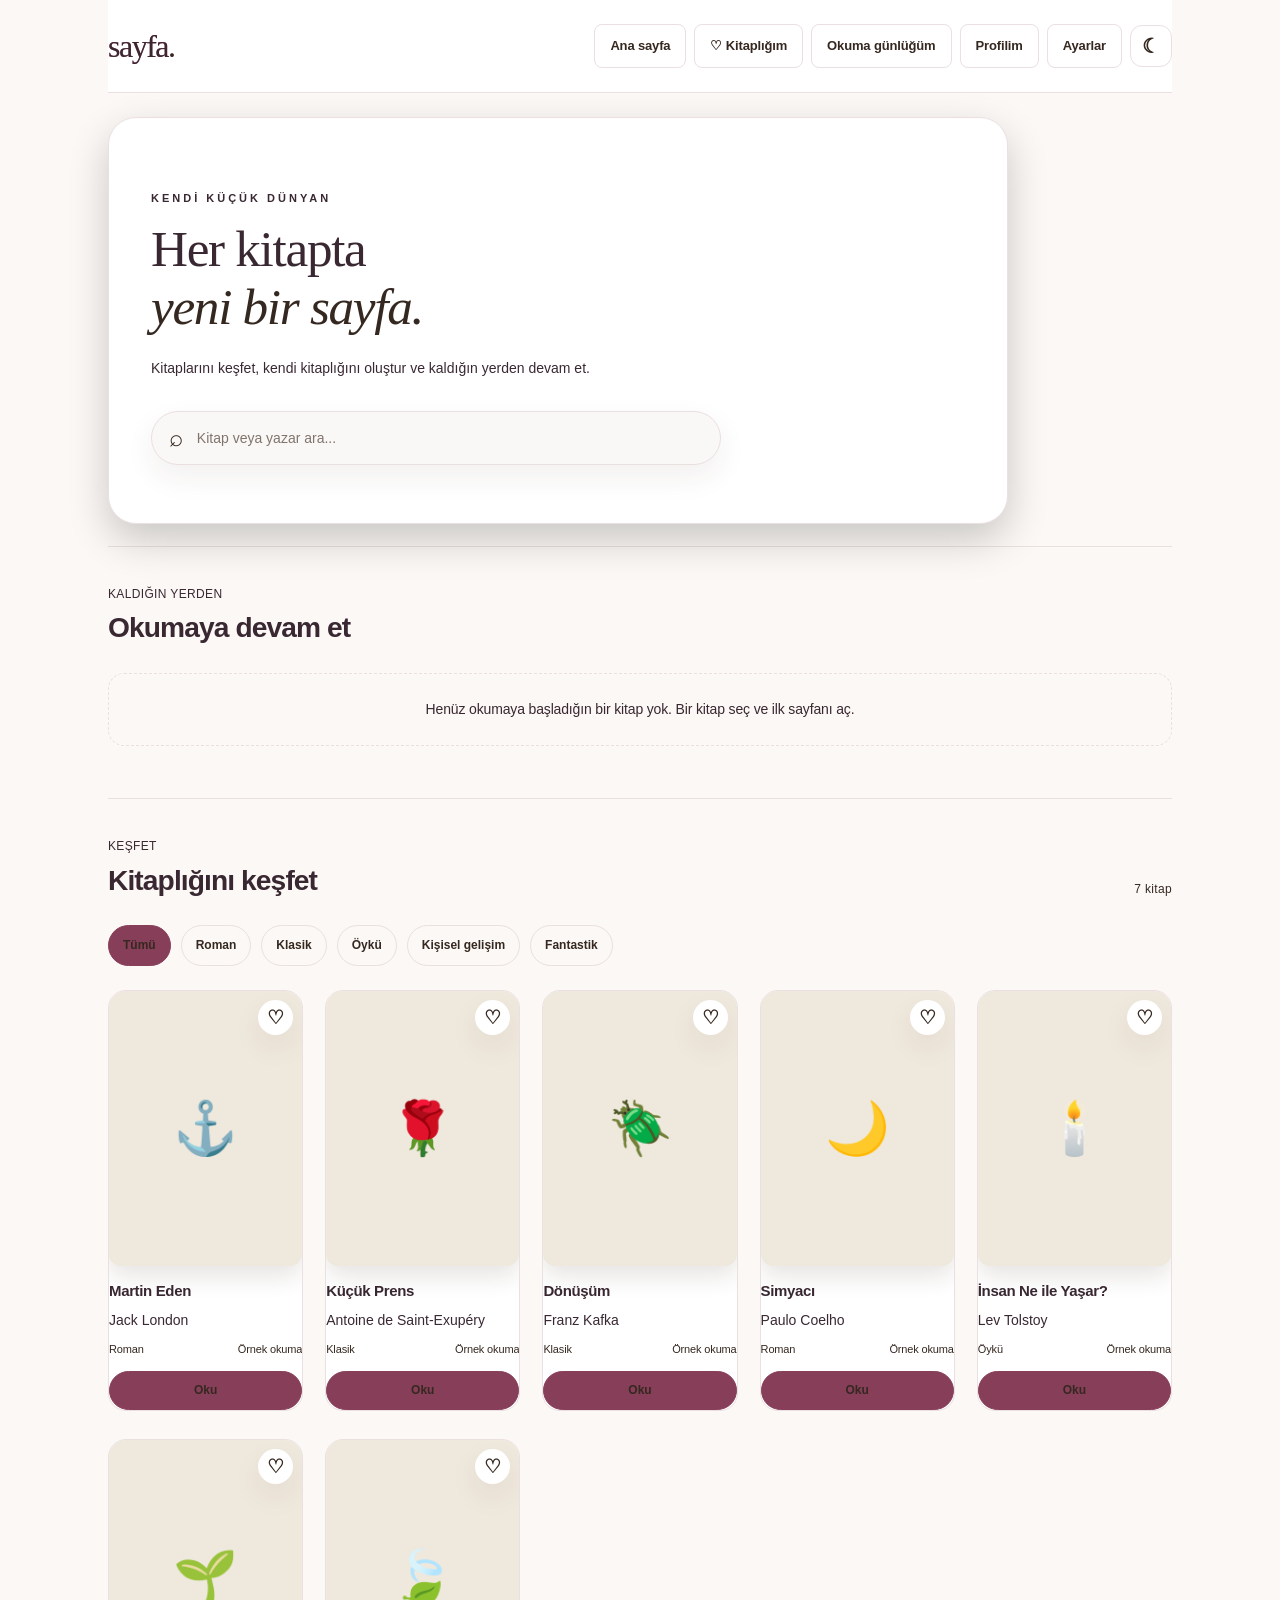
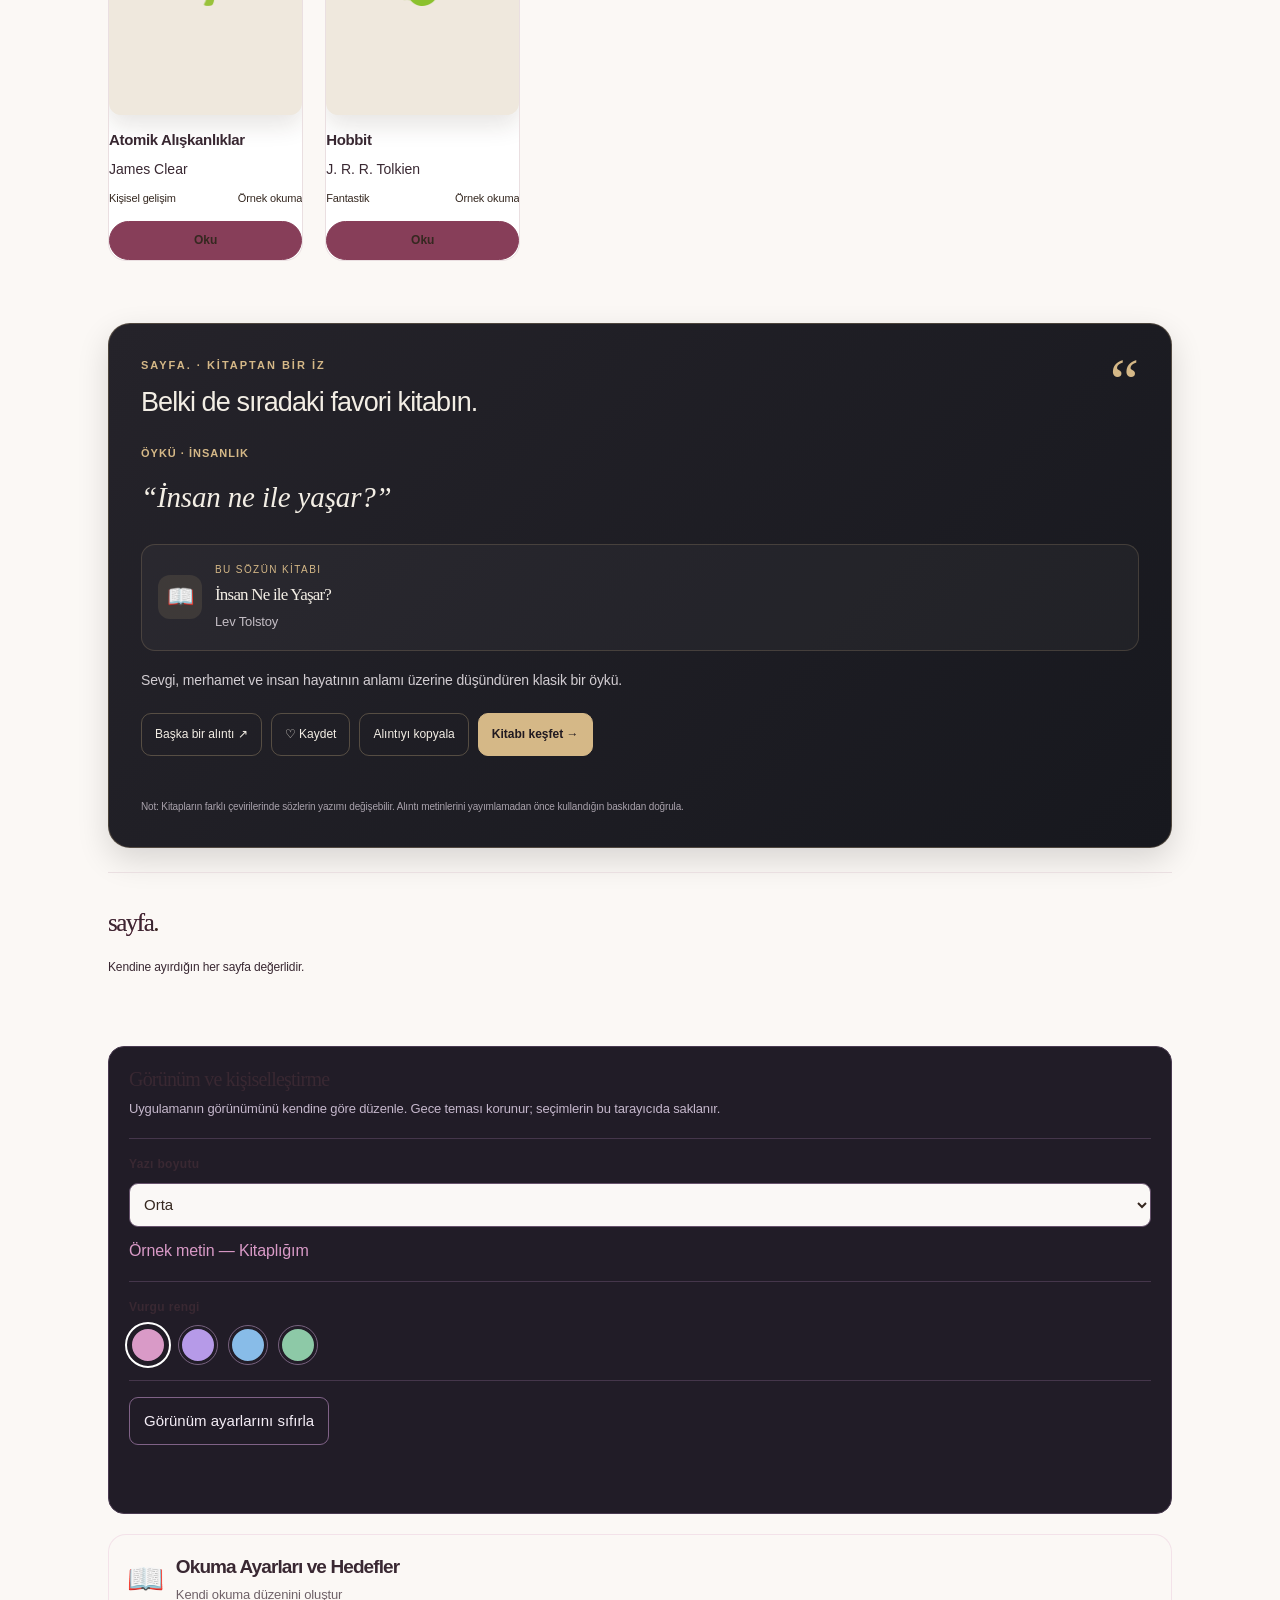
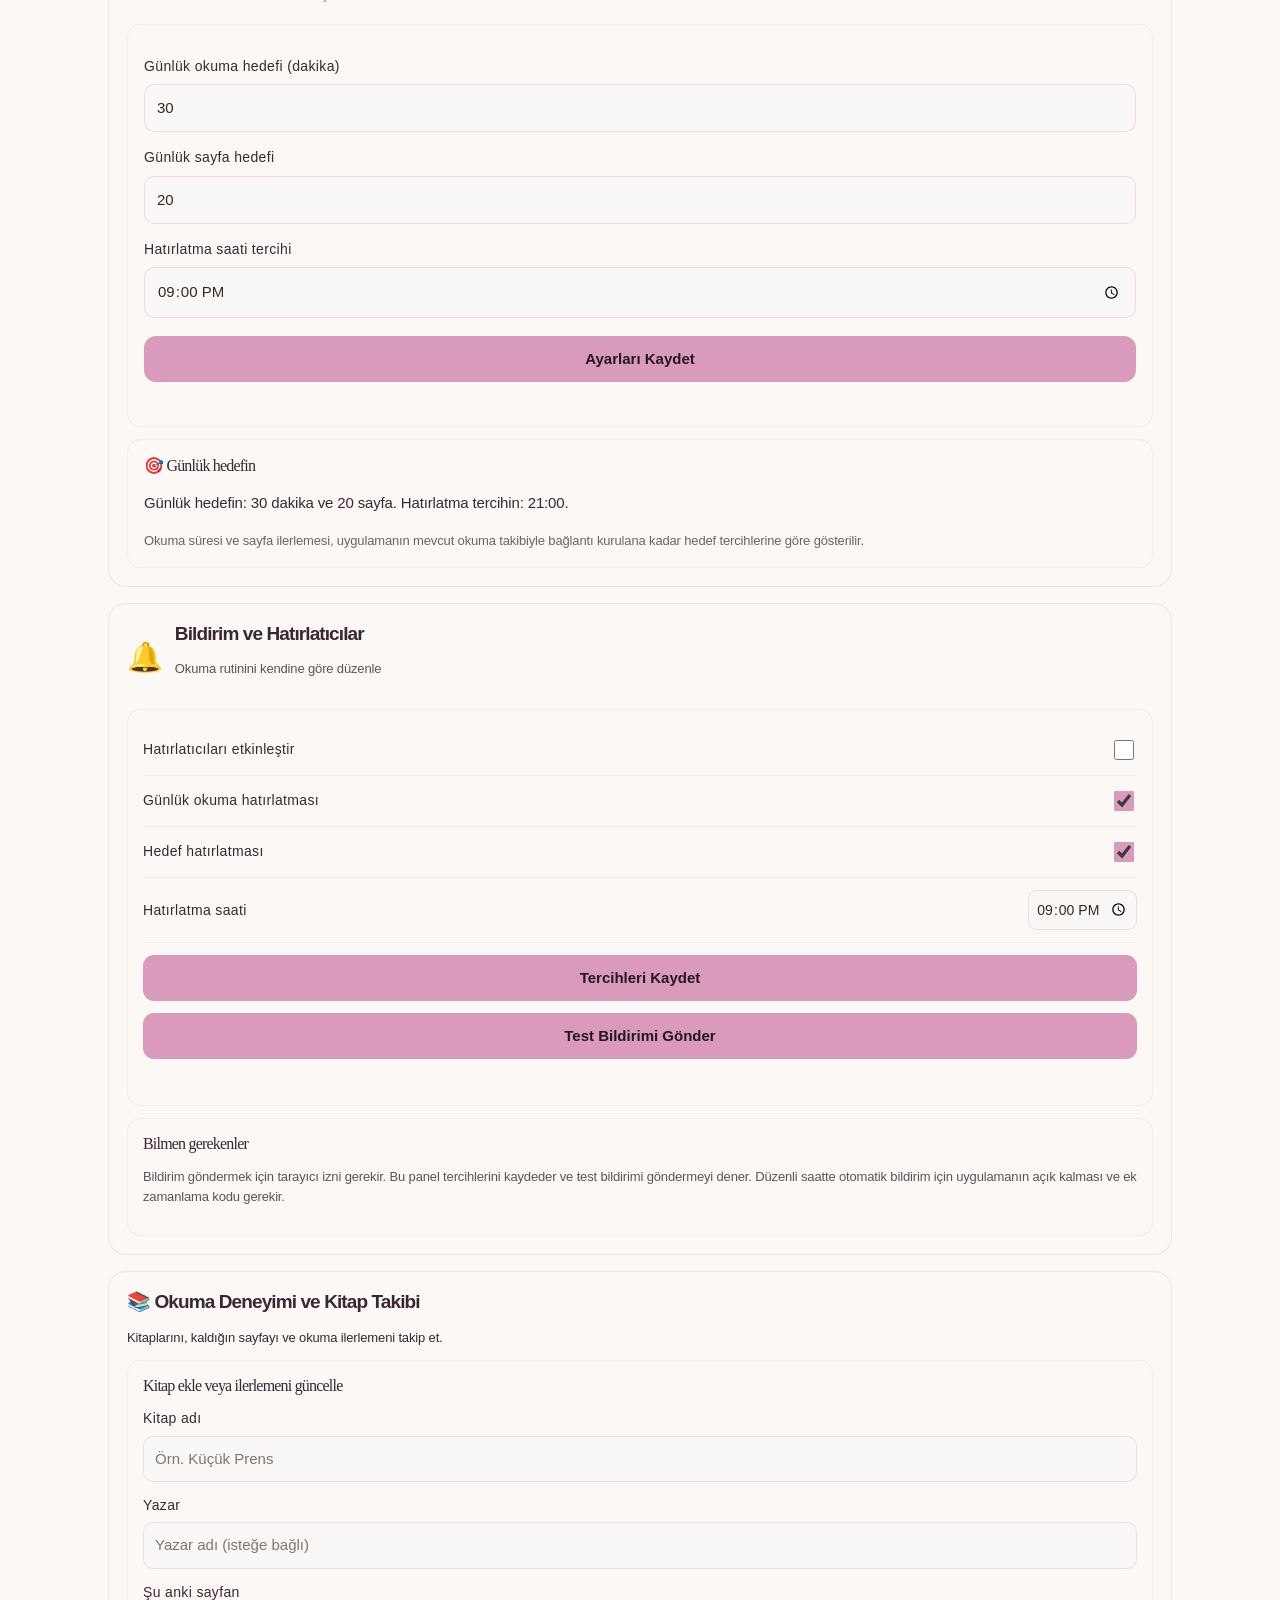
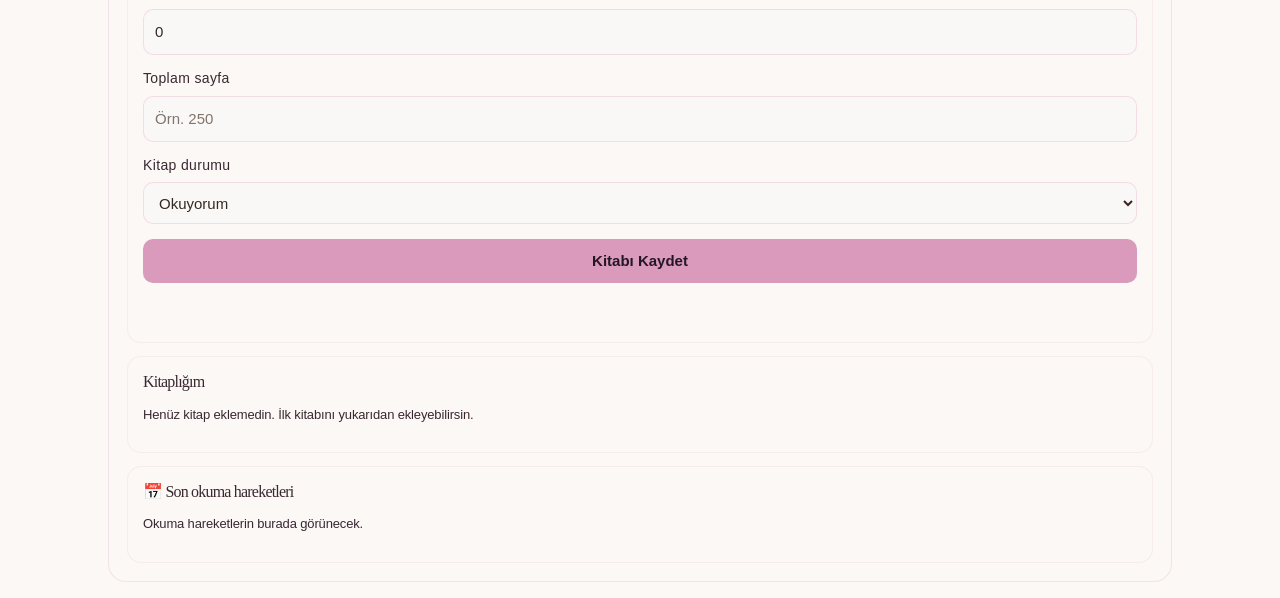
==== commit 67347dfc: "Update index(1).html" ====
--- a/index(1).html
+++ b/index(1).html
@@ -2,6 +2,14 @@
 <html lang="en">
 
   <head>
+    
+<link rel="manifest" href="./manifest.json">
+<meta name="theme-color" content="#101010">
+<meta name="apple-mobile-web-app-capable" content="yes">
+<meta name="apple-mobile-web-app-title" content="SAYFA.">
+<meta name="apple-mobile-web-app-status-bar-style" content="black">
+<link rel="icon" href="./icon.svg" type="image/svg+xml">
+
     <meta charset="UTF-8">
     <title>Untitled</title>
     <link rel="stylesheet" href="./style.css">
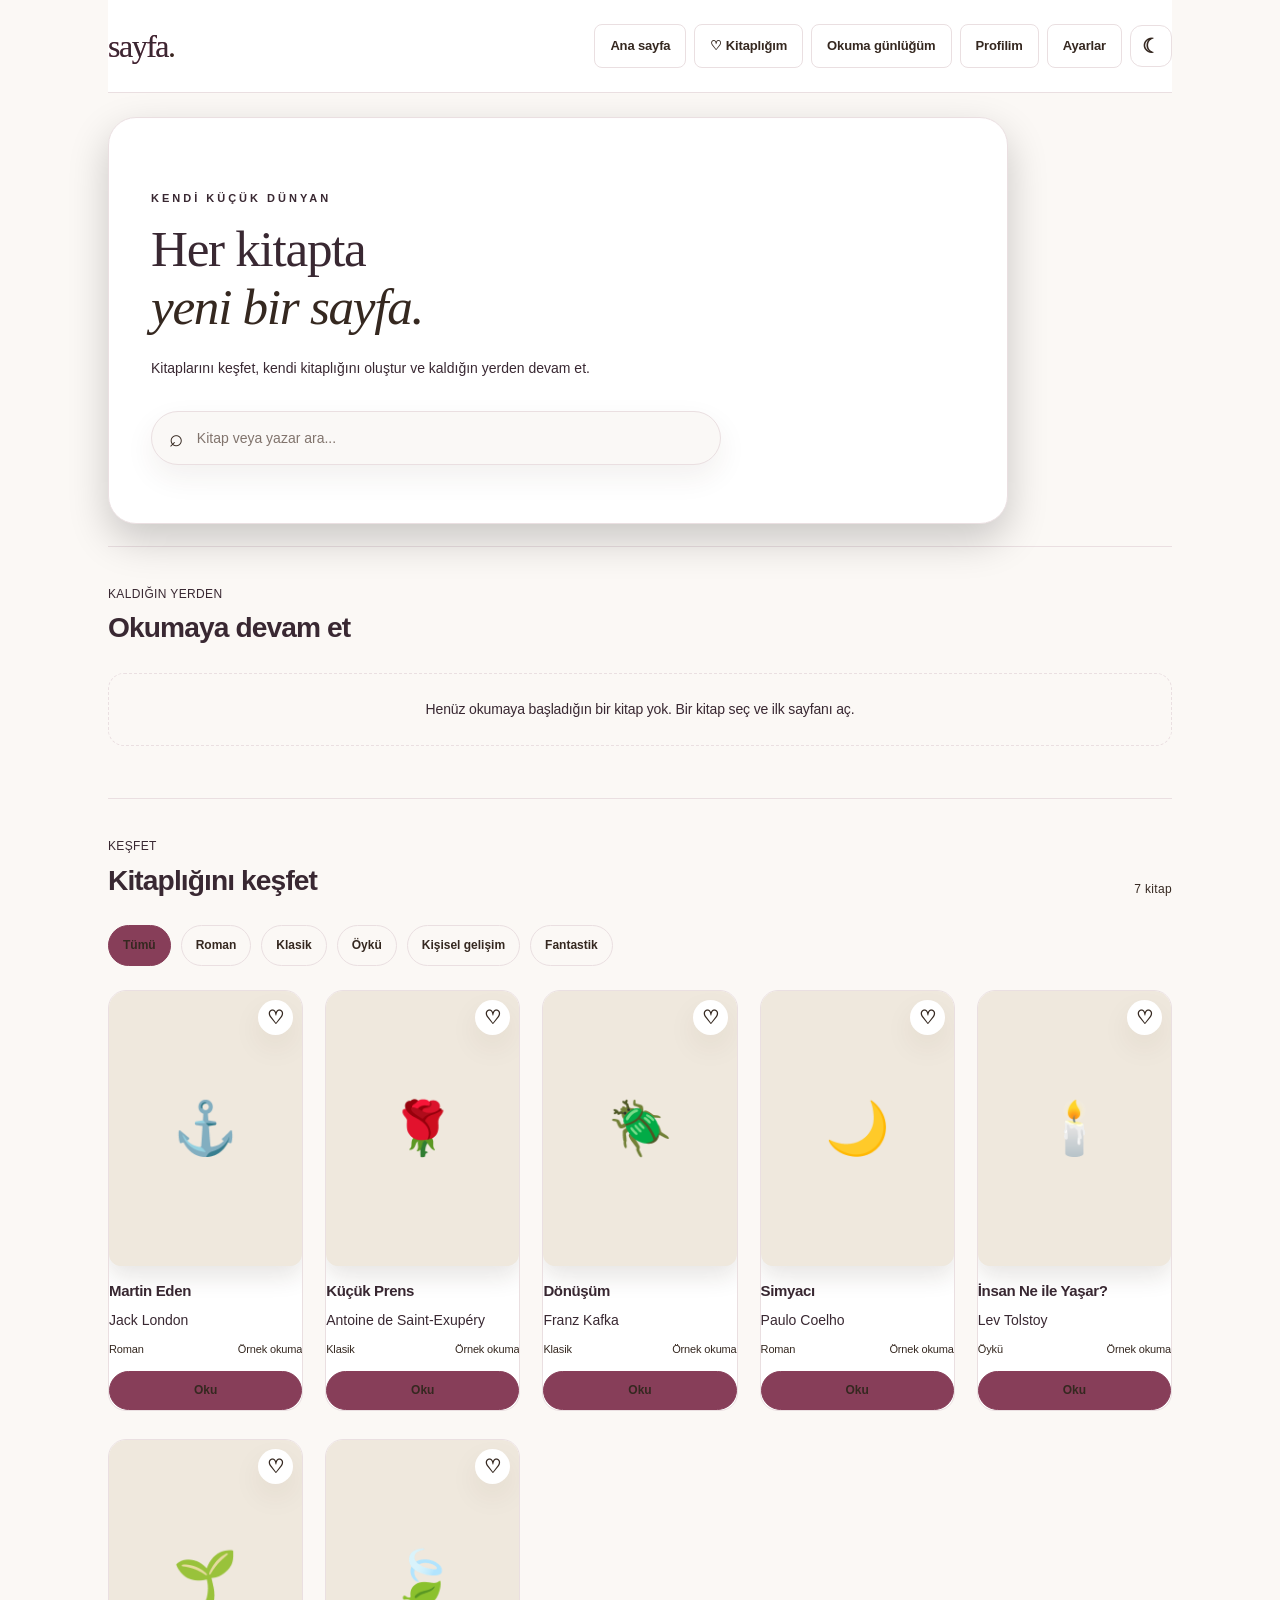
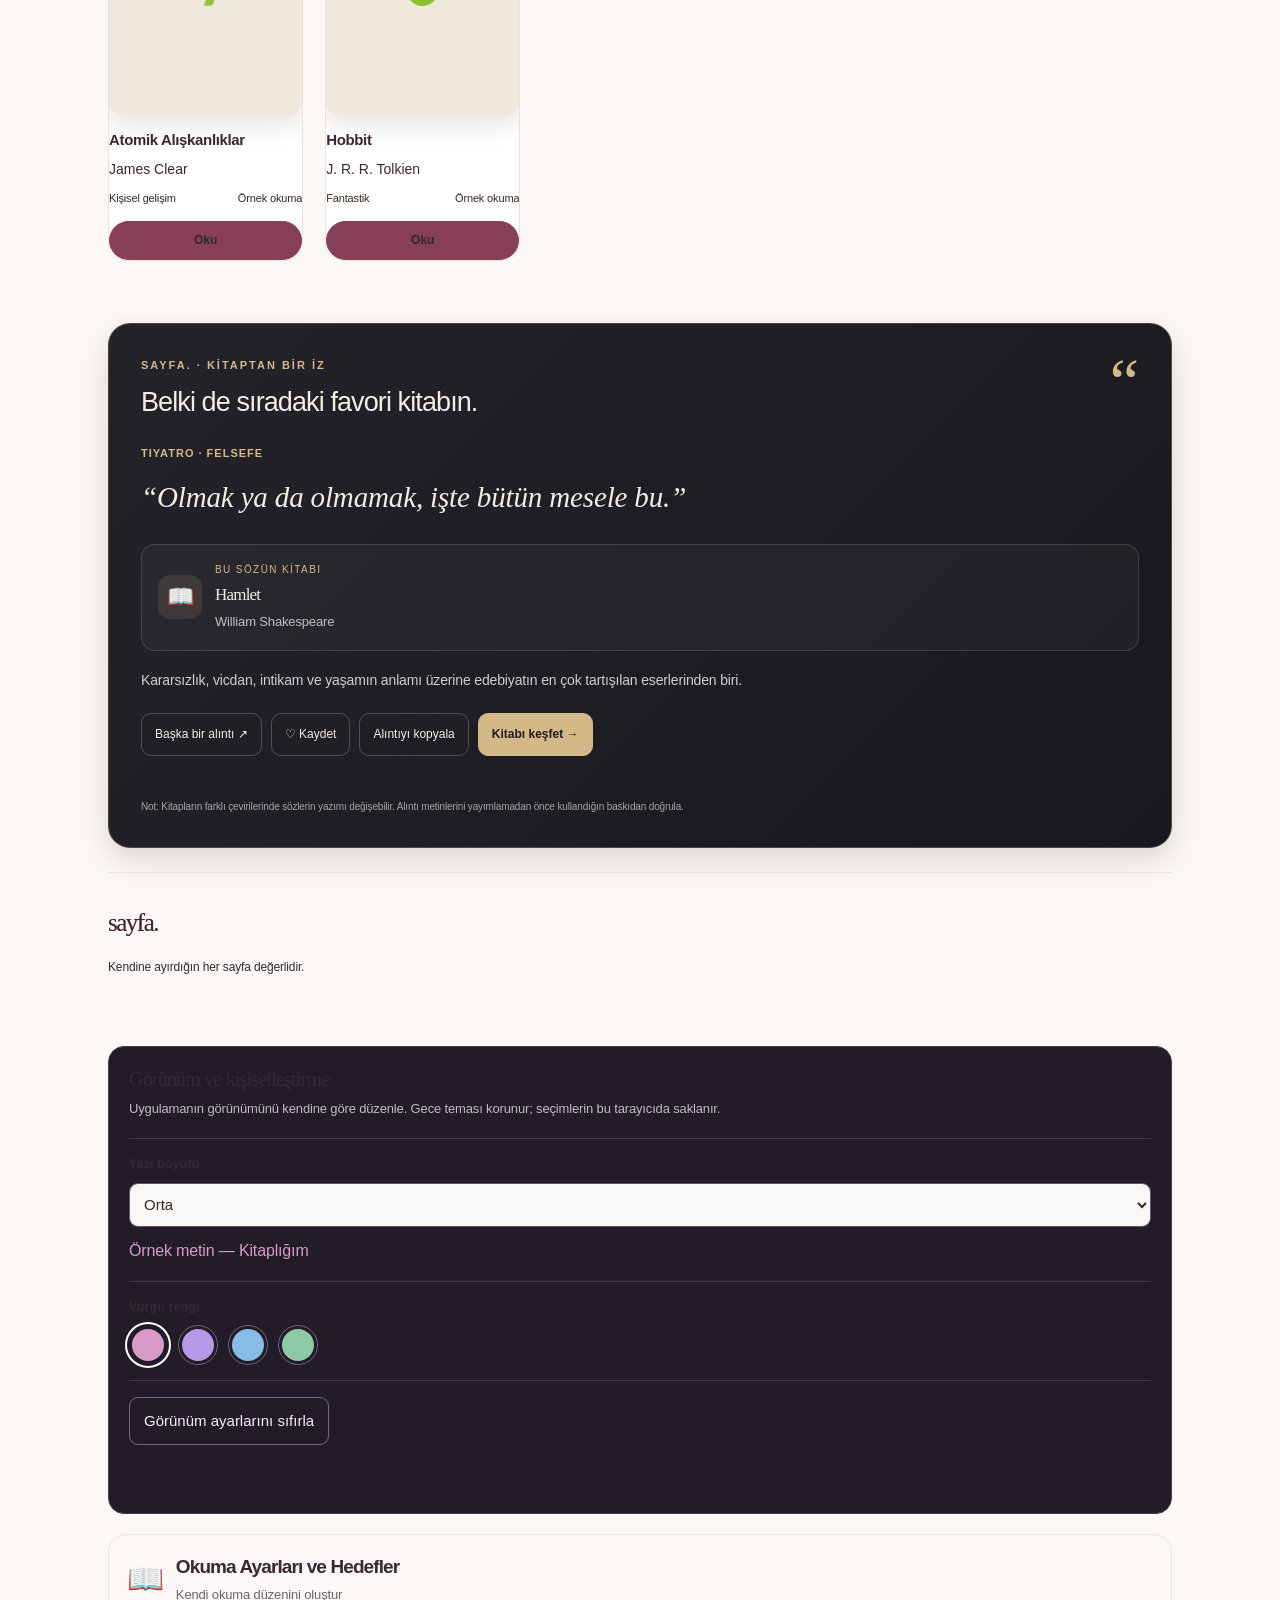
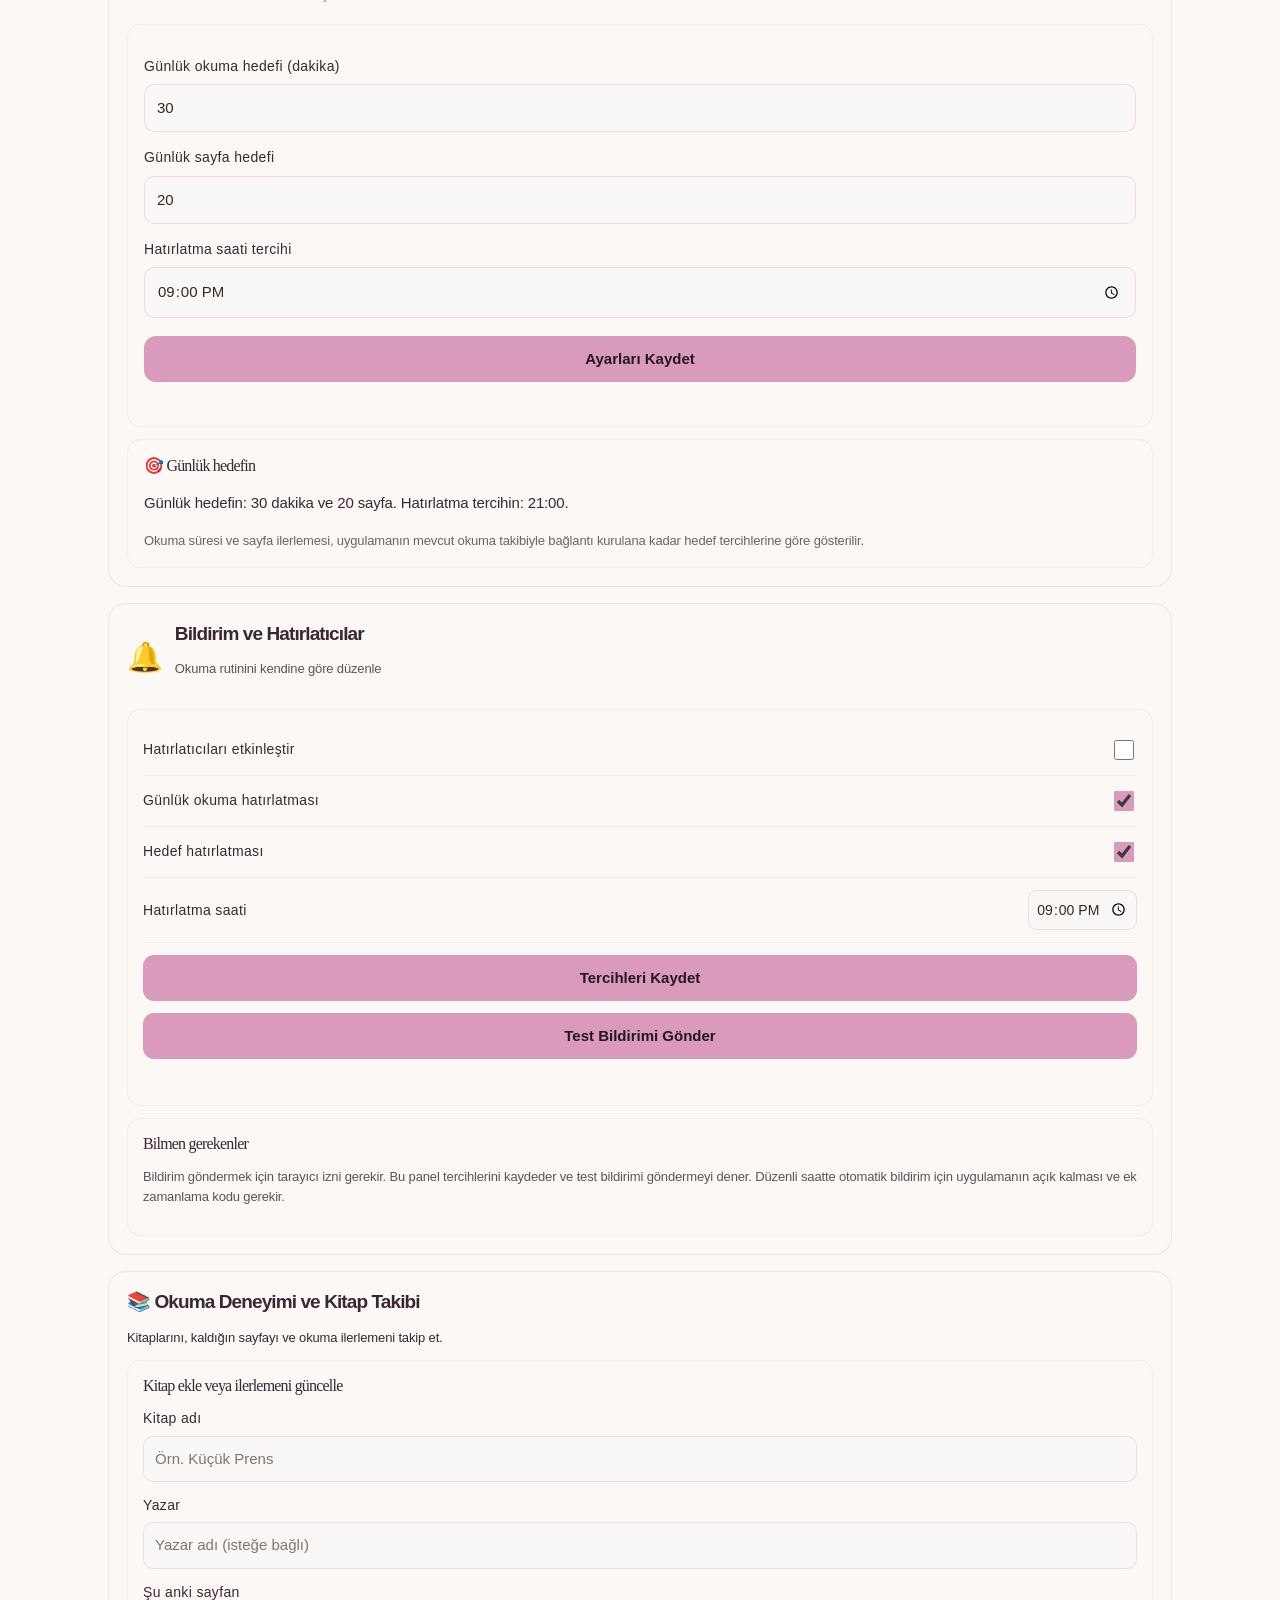
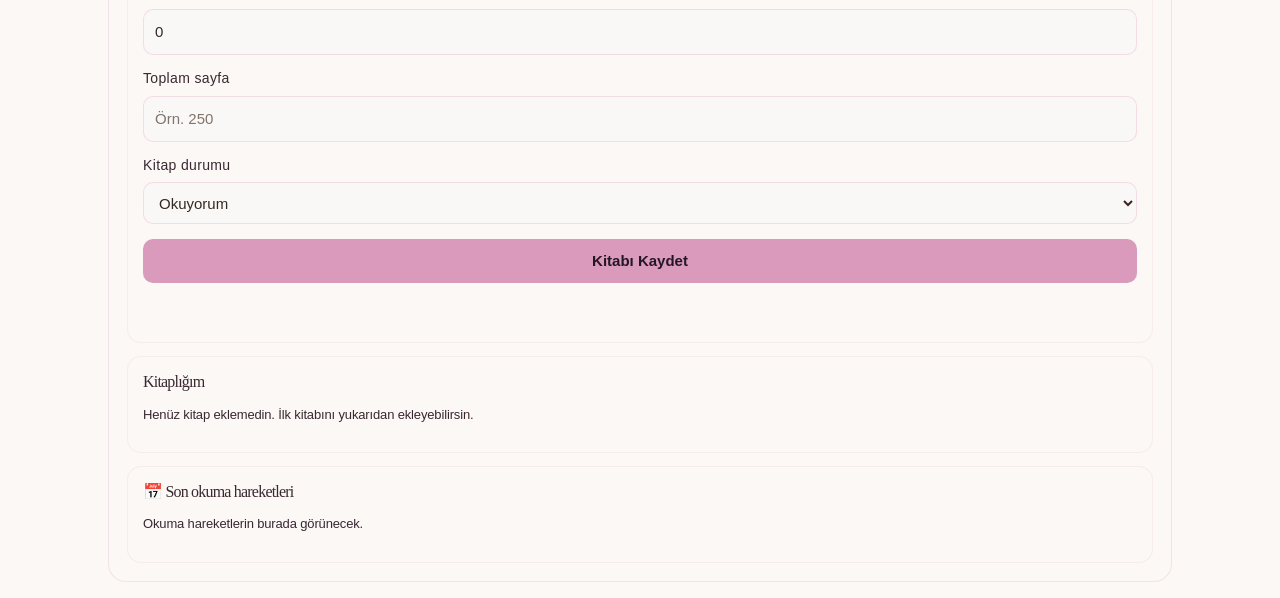
==== commit a9265f0b: "Update index(1).html" ====
--- a/index(1).html
+++ b/index(1).html
@@ -2,13 +2,6 @@
 <html lang="en">
 
   <head>
-    
-<link rel="manifest" href="./manifest.json">
-<meta name="theme-color" content="#101010">
-<meta name="apple-mobile-web-app-capable" content="yes">
-<meta name="apple-mobile-web-app-title" content="SAYFA.">
-<meta name="apple-mobile-web-app-status-bar-style" content="black">
-<link rel="icon" href="./icon.svg" type="image/svg+xml">
 
     <meta charset="UTF-8">
     <title>Untitled</title>
